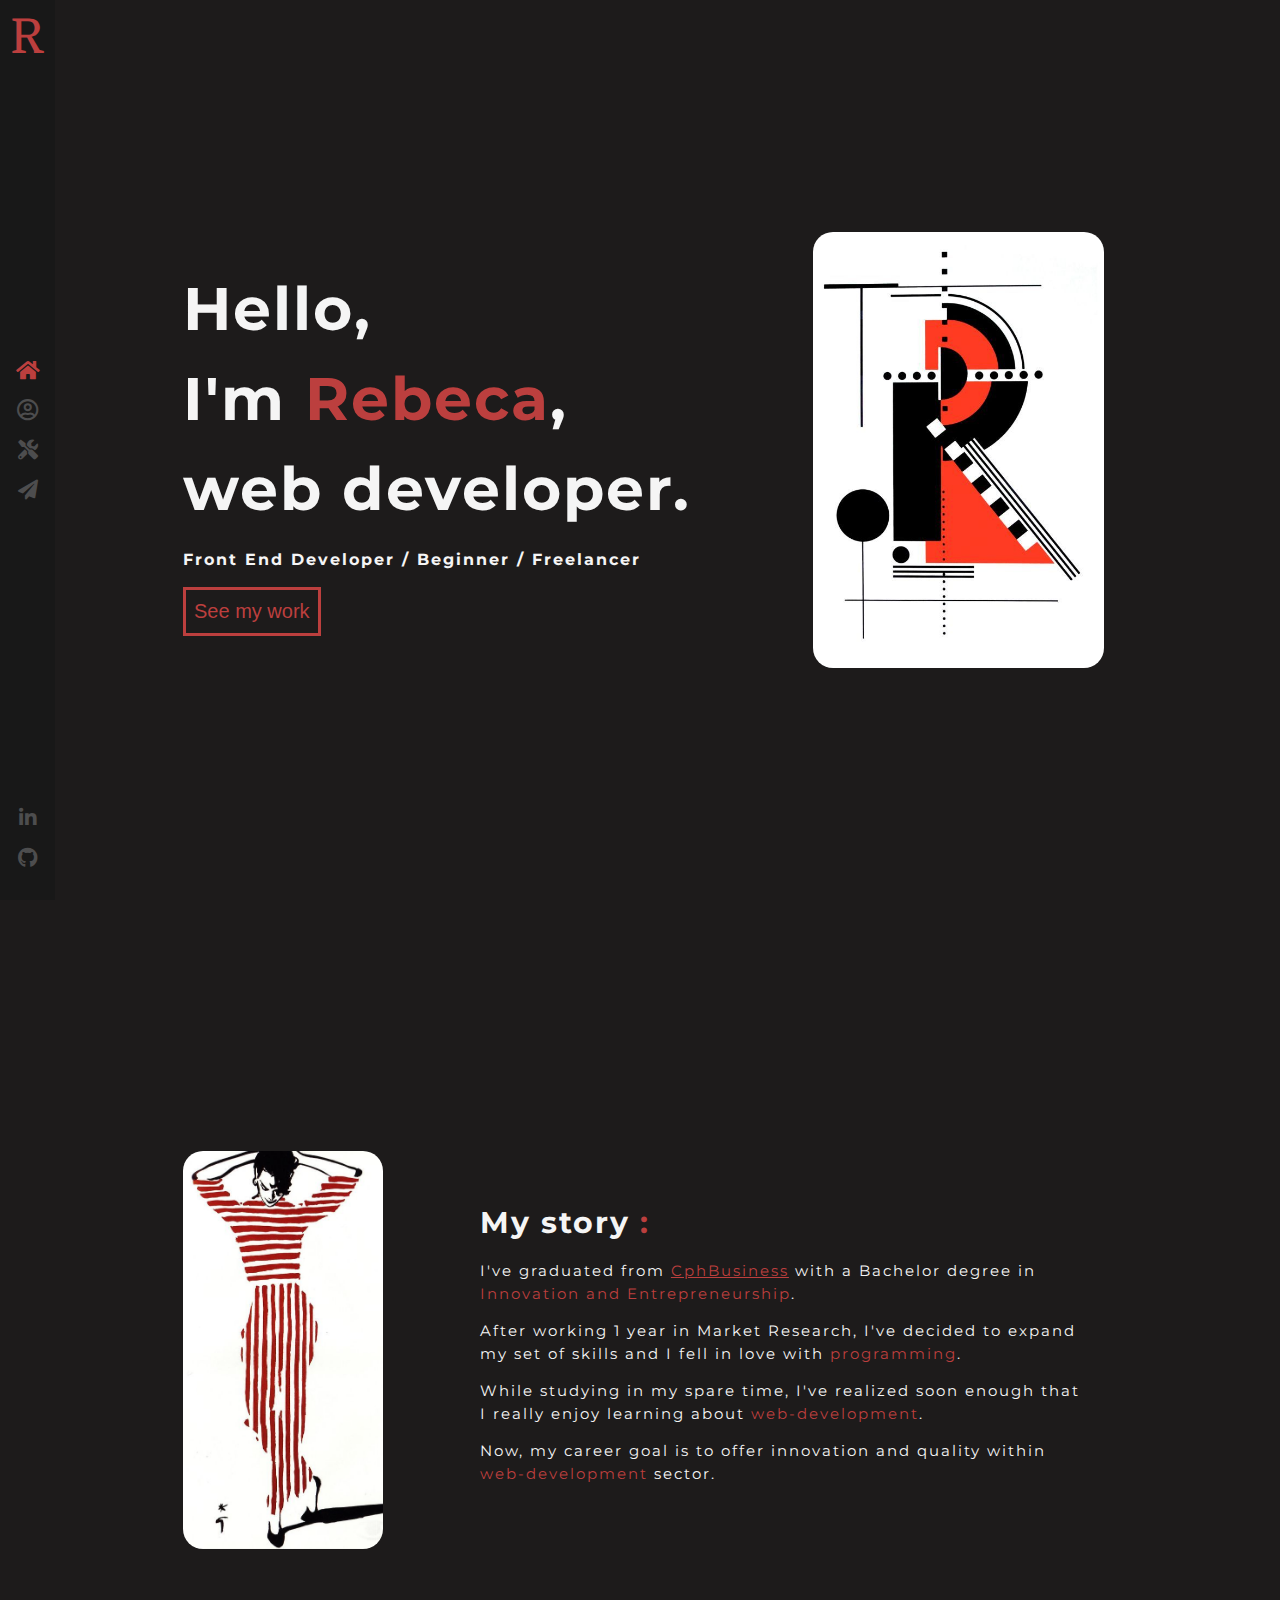
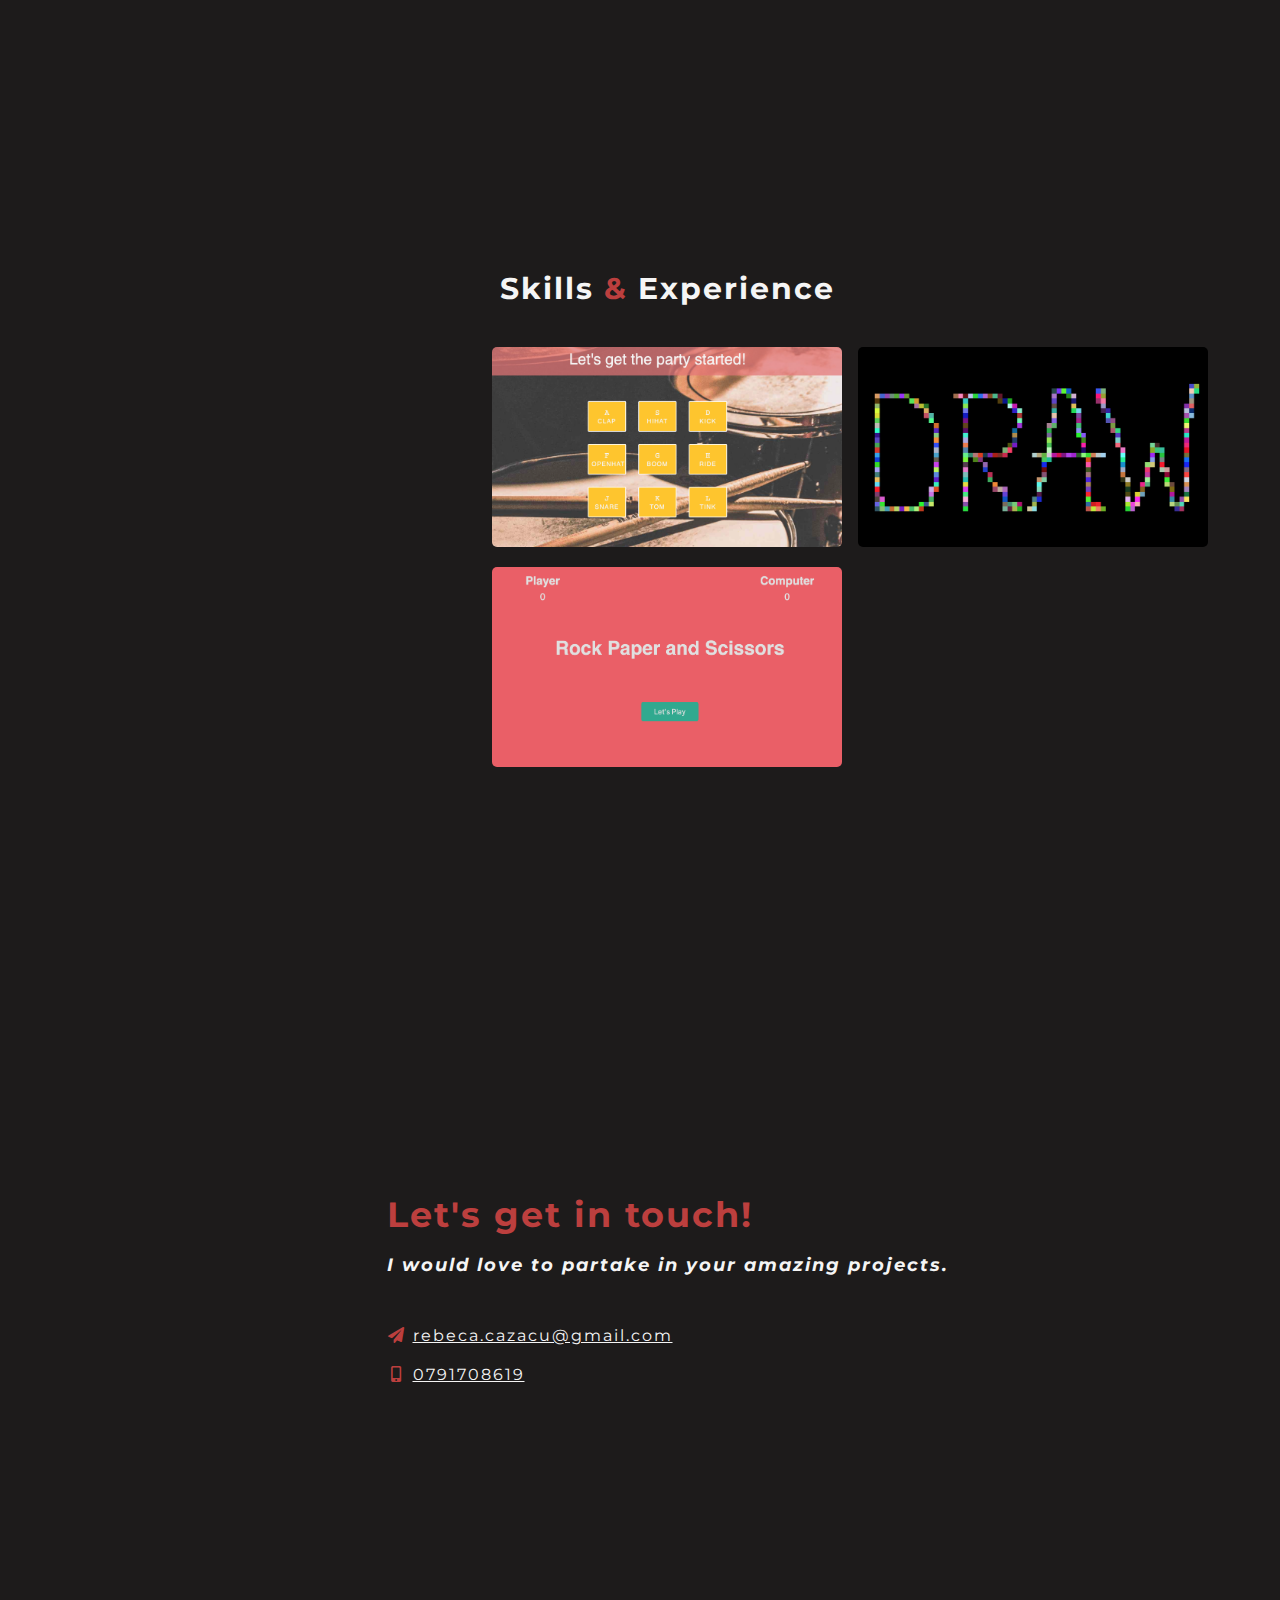
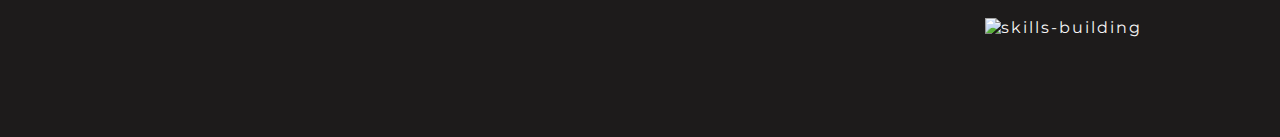
==== index.html @ 962925b3 "Add Intersection Observer" ====
<!DOCTYPE html>
<html lang="en">

<head>
    <meta charset="UTF-8">
    <meta name="viewport" content="width=device-width, initial-scale=1.0">
    <title>Rebeca's Portfolio</title>

    <link rel="icon" type="image/png" href="./favicon.ico" />

    <link href="https://fonts.googleapis.com/css?family=Abril+Fatface|Courier+Prime|Domine&display=swap"
        rel="stylesheet">
    <link rel="stylesheet" href="fontawesome/css/all.min.css">
    <link href="https://fonts.googleapis.com/css?family=Domine|Montserrat&display=swap" rel="stylesheet">

    <link rel="stylesheet" href="style.css">
</head>

<body>
    <nav class="nav-bar">
        <a href="#home" class="logo">R</a>

        <ul>
            <a href="#home">
                <li class="nav-item">
                    <span>Home</span>
                    <i class="fas fa-home home-icon"></i>
                </li>
            </a>

            <a href="#about">
                <li class="nav-item">
                    <span class="about">About</span>
                    <i class="far fa-user-circle about-icon"></i>
                </li>
            </a>

            <a href="#work">
                <li class="nav-item">
                    <span>My work</span>
                    <i class="fas fa-tools"></i>
                </li>
            </a>

            <a href="#contact">
                <li class="nav-item">
                    <span>Contact</span>
                    <i class="fas fa-paper-plane"></i>
                </li>
            </a>
        </ul>

        <footer>
            <ul>
                <a href="https://www.linkedin.com/in/alina-rebeca-cazacu/" target="_blank">
                    <li class="nav-item">
                        <span>LinkedIn</span>
                        <i class="fab fa-linkedin-in"></i>
                    </li>
                </a>

                <a href="https://github.com/rebeca-august" target="_blank">
                    <li class="nav-item">
                        <span>Github</span>
                        <i class="fab fa-github"></i>
                    </li>
                </a>
            </ul>
        </footer>
    </nav>

    <main>
        <section id="home" class="page home">
            <a href="#home" class="logo-mobile">R</a>

            <div class="main-content-header">
                <h1 class="main-content-title">Hello, <br />
                    I'm <span class="main-red">Rebeca</span>, <br />
                    web developer.
                </h1>
                <h2 class="main-content-subtitle">Front End Developer / Beginner / Freelancer</h2>
                <a href="#work" class="home-btn"><button>
                        <span>See my work</span>
                    </button></a>
            </div>

            <img class="letter-R" src="img/letter-R.jpeg">
        </section>

        <section id="about" class="page about">
            <img class="about-me-img" src="img/about-me.jpeg">

            <div class="main-content-header">
                <h1 class="about-me-title">My story<span class="main-red"> :</span></h1>
                <div class="about-me-subtitle">

                    <p>
                        I've graduated from <a href="https://www.cphbusiness.dk/english" target=".blank">CphBusiness</a>
                        with a Bachelor
                        degree in <span class="main-red">Innovation and Entrepreneurship</span>.
                    </p>

                    <p>
                        After working 1 year in Market Research, I've decided to expand my set
                        of skills
                        and I fell in love with <span class="main-red">programming</span>.
                    </p>

                    <p>
                        While studying in my spare time, I've realized soon enough that I really enjoy learning about
                        <span class="main-red">web-development</span>.
                    </p>

                    <p>
                        Now, my career goal is to offer innovation and quality within <span
                            class="main-red">web-development</span> sector.
                    </p>
                </div>
            </div>
        </section>

        <section id="work" class="page work">
            <h1 class="work-header"> Skills <span class="main-red">&</span> Experience</h1>
            <div class="main-content">
                <div class="project calculator">
                    <div class="project-content">
                        <p>Bad at math? No worries! This retro-looking calculator has your back.</p>
                        <a href="https://rebeca-august.github.io/calculator/" target="_blank">
                            See project
                        </a>
                    </div>
                </div>

                <div class="project drum-kit">
                    <div class="project-content">
                        <p>Get the party started with this easy-to-use Drum-kit.</p>
                        <a href="https://rebeca-august.github.io/drum-kit/" target="_blank">
                            See project
                        </a>
                    </div>
                </div>

                <div class="project etch-a-sketch">
                    <div class="project-content">
                        <p> Draw your world in fun colors using a Etch-a-sketch.</p>
                        <a href="https://rebeca-august.github.io/etch-a-sketch/" target="_blank">
                            See project
                        </a>
                    </div>
                </div>

                <div class="project to-do">
                    <div class="project-content">
                        <p> Check out this beautified to-do. No more excuses to ignore tasks!
                        </p>
                        <a href="https://rebeca-august.github.io/to-do-list/" target="_blank">
                            See project
                        </a>
                    </div>
                </div>

                <div class="project rock-paper-scissors">
                    <div class="project-content">
                        <p>Bring back childhood memories with the g[old] rock-paper-scissors game. </p>
                        <a href="https://rebeca-august.github.io/rock-paper-scissors-game/" target="_blank">
                            See project
                        </a>
                    </div>
                </div>

                <div class="project pomodoro-clock">
                    <div class="project-content">
                        <p>This pomodelicious clock helps you to structure your day in small but productive
                            sessions.</p>
                        <a href="https://rebeca-august.github.io/pomodoro-clock/" target="_blank">
                            See project
                        </a>
                    </div>
                </div>
        </section>

        <section id="contact" class="page contact">
            <div class="main-content">
                <h1 class="contact-title"> Let's get in touch!</h1>
                <h3 class="contact-subtitle">I would love to partake in your amazing projects.</h3>

                <div class="contact-item">
                    <i class="fas fa-paper-plane fa-fw"></i>
                    <a class="email" href="mailto:rebeca.cazacu@gmail.com">rebeca.cazacu@gmail.com</a>
                </div>

                <div class="contact-item">
                    <i class="fas fa-mobile-alt fa-fw"></i>
                    <a class="phone-number" href="tel:+440791708619">0791708619</a>
                </div>
            </div>

            <div class="contact-social-media">
                <a href="https://www.linkedin.com/in/alina-rebeca-cazacu/" target="_blank">
                    <i class="fab fa-linkedin-in"></i>
                </a>

                <a href="https://github.com/rebeca-august" target="_blank">
                    <i class="fab fa-github"></i>
                </a>
            </div>

            <img src="./img/skills.png" class="contact-image" alt="skills-building">

        </section>
    </main>

    <script src="script.js"></script>
</body>

</html>
---- style.css ----
:root {
  --red-main: #BC3F3E;
  --grey-main: #4d4d4e;
  --nav-width-desktop: 55px;
  --nav-height-mobile: 60px;
  --mobile-padding: 30px;
  --tablet-padding: 40px;
  --desktop-padding: 10%;
}

html{
    scroll-behavior: smooth;
}

body{
    position: relative;
    background-color: #1d1b1b;
    color: whitesmoke;
    margin: 0;
    font-family: "Domine", serif;
}

a{
    color: var(--red-main);
    cursor: pointer;
}

.active .nav-item{
    color: var(--red-main);
}

.nav-bar{
    width: 100%;
    height: 60px;
    background-color:#181818;
    padding: 10px;
    box-sizing: border-box;
    position: fixed;
    bottom: 0;
    left: 0;
    z-index: 1;
}

.logo-mobile{
    font-size: 48px;
    color: var(--red-main);
    position: absolute;
    top: var(--mobile-padding);
    left: var(--mobile-padding);
    line-height: 1;
    text-decoration: none;
}

.nav-bar ul {
    display: flex;
    justify-content: space-evenly;
    align-items: center;
    height: 100%;
    padding: 0;
    margin: 0;
    list-style: none;
}

.nav-bar a{
    color: var(--red-main);
    text-decoration: none;
}

.nav-item{
    display: flex;
    justify-content: center;
    align-items: center;
    font-size: 20px;
    color: var(--grey-main);
    width: 45px;
}

.home-icon{
    font-size: 21px;
}

.about-icon{
    font-size: 22px;
}

.nav-bar span{
    display: none;
}

 .nav-item:hover{
    color: var(--red-main);
    text-decoration: none;
}

.nav-bar footer{
    display: none;
}

.nav-bar .logo {
    display: none;
}


.page{
    width: 100vw;
    height: calc(100vh - var(--nav-height-mobile));
    display: flex;
    flex-direction: column;
    justify-content: center;
    align-items: flex-start;
    padding: 0 var(--mobile-padding);
    box-sizing: border-box;
    font-family: 'Montserrat';
    color: whitesmoke;
    letter-spacing: 2px;
    overflow: hidden;
}

.page img {
    display: none;
}

.main-red{
    color: var(--red-main);
}

.main-content-header{
    line-height: 1.5;
}

/* Home page */

.home .main-content-header{
    font-size: 18px;
}

.home .main-content-title{
    margin: 0px;
}

.home .main-content-subtitle{
    font-size: 14px;
}

.home-btn button{
    border: 3px solid var(--red-main);
    padding: 10px 8px;
    font-size: 15px;
    color: var(--red-main);
    background-color: #1d1b1b;
    transition: all 0.3s linear;
}

.home-btn button:hover{
    border: 3px solid var(--red-main);
    cursor: pointer;
    transform: scale(1.1);
}

.home-btn button:hover span{
    color: whitesmoke;
}

/* About page */

.about .about-me-title{
    font-family: 'Montserrat';
    font-size: 20px;
    margin: 0;
}

.about .about-me-subtitle{
    border-bottom: 10px;
    font-size: 14px;
}

/* Projects */

.work.page{
    height: auto;
    align-items: center;
}


.work-header{
    margin-bottom: 40px;
    font-size: 20px;
}

.project-content {
    width: 100%;
    height: 100%;
    display: flex;
    flex-direction: column;
    justify-content: center;
    padding: 0 20px;
    font-size: 16px;
    background-color: rgba(255, 255, 255, 0.95);
    box-sizing: border-box;
    transform: translateY(200px);
    transition: transform .2s ease-in;
}

.project{
    width: 320px;
    height: 180px;
    margin-bottom: 20px;
    box-sizing: border-box;
    border-radius: 5px;
    overflow: hidden;
}

.project-content p {
    margin:0;
    color: var(--grey-main)
}

.project-content a:hover{
    cursor: pointer;
    text-decoration: underline;
}

.project:hover .project-content{
    text-align: center;
    line-height: 1.5;
    transform: translateY(0);
}

.calculator{
    background: url(./img/calculator.png);
    background-size: cover;
}

.drum-kit{
    background: url(./img/drum-kit.png);
    background-size: cover;
}

.etch-a-sketch {
    background: url(./img/etch-a-sketch.png);
    background-size: cover;
}

.to-do{
    background-image: url(./img/to-do.png);
    background-size: cover;
}

.rock-paper-scissors{
    background: url(./img/rock-paper-scissors.png);
    background-size: cover;
}

.pomodoro-clock{
    background-image: url(./img/pomodoro-clock.png);
    background-size: cover;
}


/* Contact page */

.page.contact{
    align-items: center;
    height: 100vh;
}

.contact .main-content{
   font-size: 14px;
}

.contact .contact-title{
    margin-bottom: 40px;
    color: var(--red-main);
}

.contact-subtitle{
    display: none;
}

.contact-item{
    margin-bottom: 10px;
}

.contact-item a{
    color: whitesmoke;
    cursor: pointer;
}

.contact-social-media{
    display: flex;
    justify-content: space-around;
    width: 150px;
    margin-top: 30px;
    text-decoration: none;
    font-size: 25px;
}


@media screen and (min-width: 600px) {
    .nav-bar{
        height: 100vh;
        width: var(--nav-width-desktop);
        display: flex;
        flex-direction: column;
        justify-content: space-between;
        top: 0;
    }

    .nav-bar .logo{
        display: block;
        font-size: 48px;
        color: var(--red-main);
        text-decoration: none;
    }

    .nav-bar ul {
        list-style: none;
        flex-direction: column;
        justify-content: center;
        align-items: center;
    }

    nav li{
        margin: 5px;
        color: aliceblue;
        text-align: center;
    }

    .nav-item{
        margin-bottom: 10px;
        height: 25px;
    }

    .nav-item:hover{
    color: var(--red-main);
    cursor: pointer;
    text-decoration: none;
    }

    .nav-item:hover span{
        display: inline;
    }

    .nav-item:hover i{
        display: none;
    }

    .nav-item span{
        font-size: 11px;
        display: none;
    }

    .nav-bar footer{
        display: block;
        padding-bottom: 10px;
    }

    .page{
        position: relative;
        flex-direction: row;
        justify-content: flex-start;
        align-items: center;
        width: calc(100vw - var(--nav-width-desktop));
        height: 100vh;
        margin-left: var(--nav-width-desktop);
        padding: 50px var(--desktop-padding);
        box-sizing: border-box;
        overflow: hidden;
    }

    .page img {
        display: block;
    }

    /* Home page */

    .logo-mobile{
        display: none;
    }

   .home .main-content-header{
        flex: 2 1 auto;
        font-size: 30px;
    }

    .home .main-content-subtitle{
        font-size: 16px;
    }

    .home-btn button{
        font-size: 20px;
    }

    .letter-R{
        flex: 0 1 auto;
        border-radius: 20px;
        width: min(300px, 30%);
        transition: all .2s ease-in;
        margin: 0 5%;
    }

    .letter-R:hover{
        transform: rotate(10deg);
        filter: sepia(0.60);
    }

    /* About page */

    .about .main-content-header{
        flex: 0 1 600px;
    }

    .about .about-me-title{
        font-size: 30px;

    }

    .about .about-me-subtitle{
        font-size: 15px;
    }

    .about .about-me-img{
        flex: 0 1 auto;
        width: min(200px, 30%);
        margin: 0 10% 0 0;
        border-radius: 20px;
        transition: all .2s ease-in;
    }

    .about-me-img:hover{
        transform: rotate(-10deg);
        filter: sepia(0.60);
    }

    /* Projects */

    .work.page{
        flex-direction: column;
        justify-content: center;
        padding: 50px 5%;
    }

    .work-header{
    margin-bottom: 40px;
    font-size: 30px;
    }

    .work .main-content{
        display: flex;
        flex-wrap: wrap;
        justify-content: space-around;

    }

    .project{
        width: 350px;
        height: 200px;
        box-sizing: border-box;
        border-radius: 5px;
        overflow: hidden;
    }

    /* Contact page */

    .contact-social-media{
        display: none;
    }

    .page.contact{
    justify-content: center;
    align-items: center;
    height: 100vh;
    position: relative;
    }

    .contact .main-content{
        font-size: 16px;
    }

    .contact .contact-title{
        font-size: 35px;
        margin-bottom: 0;
    }

    .contact-subtitle{
        display: inline-block;
        font-style: oblique;
        color: whitesmoke;
        font-size: 18px;
        margin-bottom: 50px;
    }

    .contact-item{
        margin-bottom: 20px;
        color: var(--red-main);
    }

    .contact-image{
        position: absolute;
        right: 50px;
        bottom: 100px;
        width: 20%;
    }

}
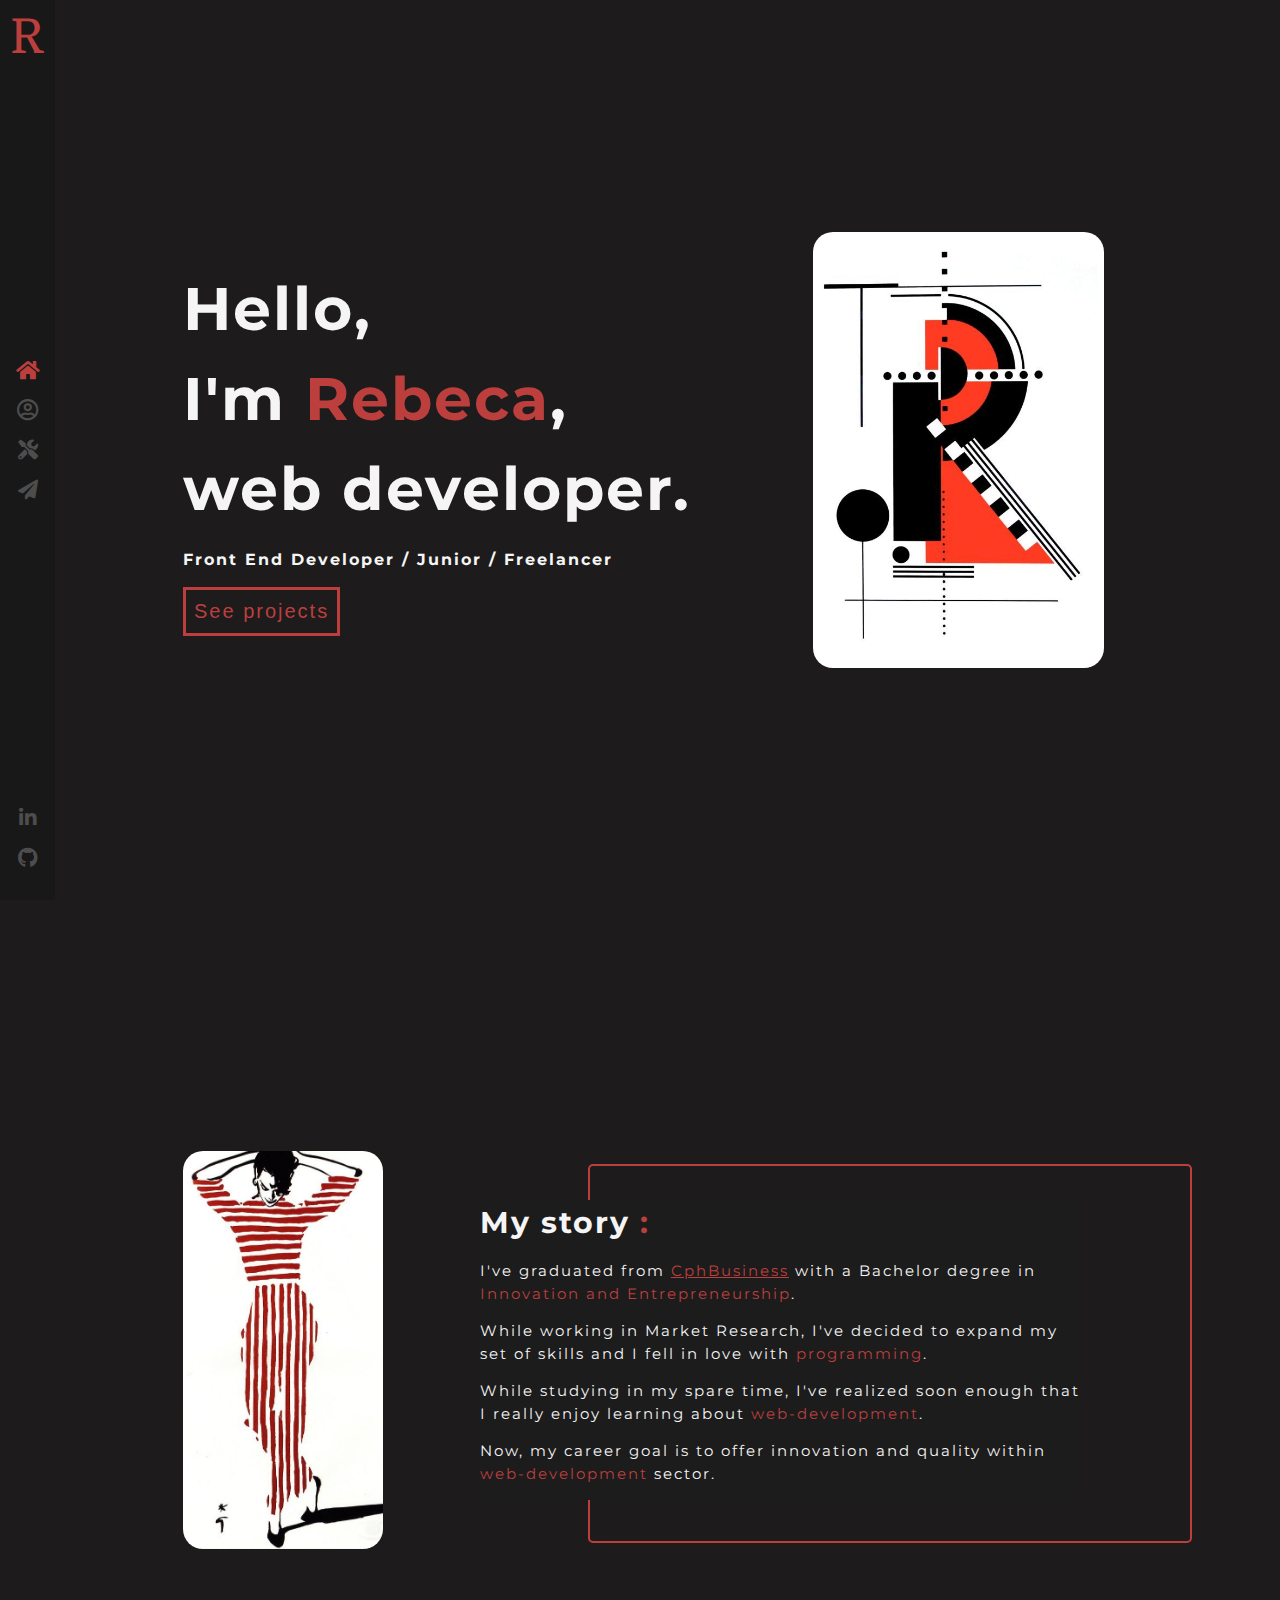
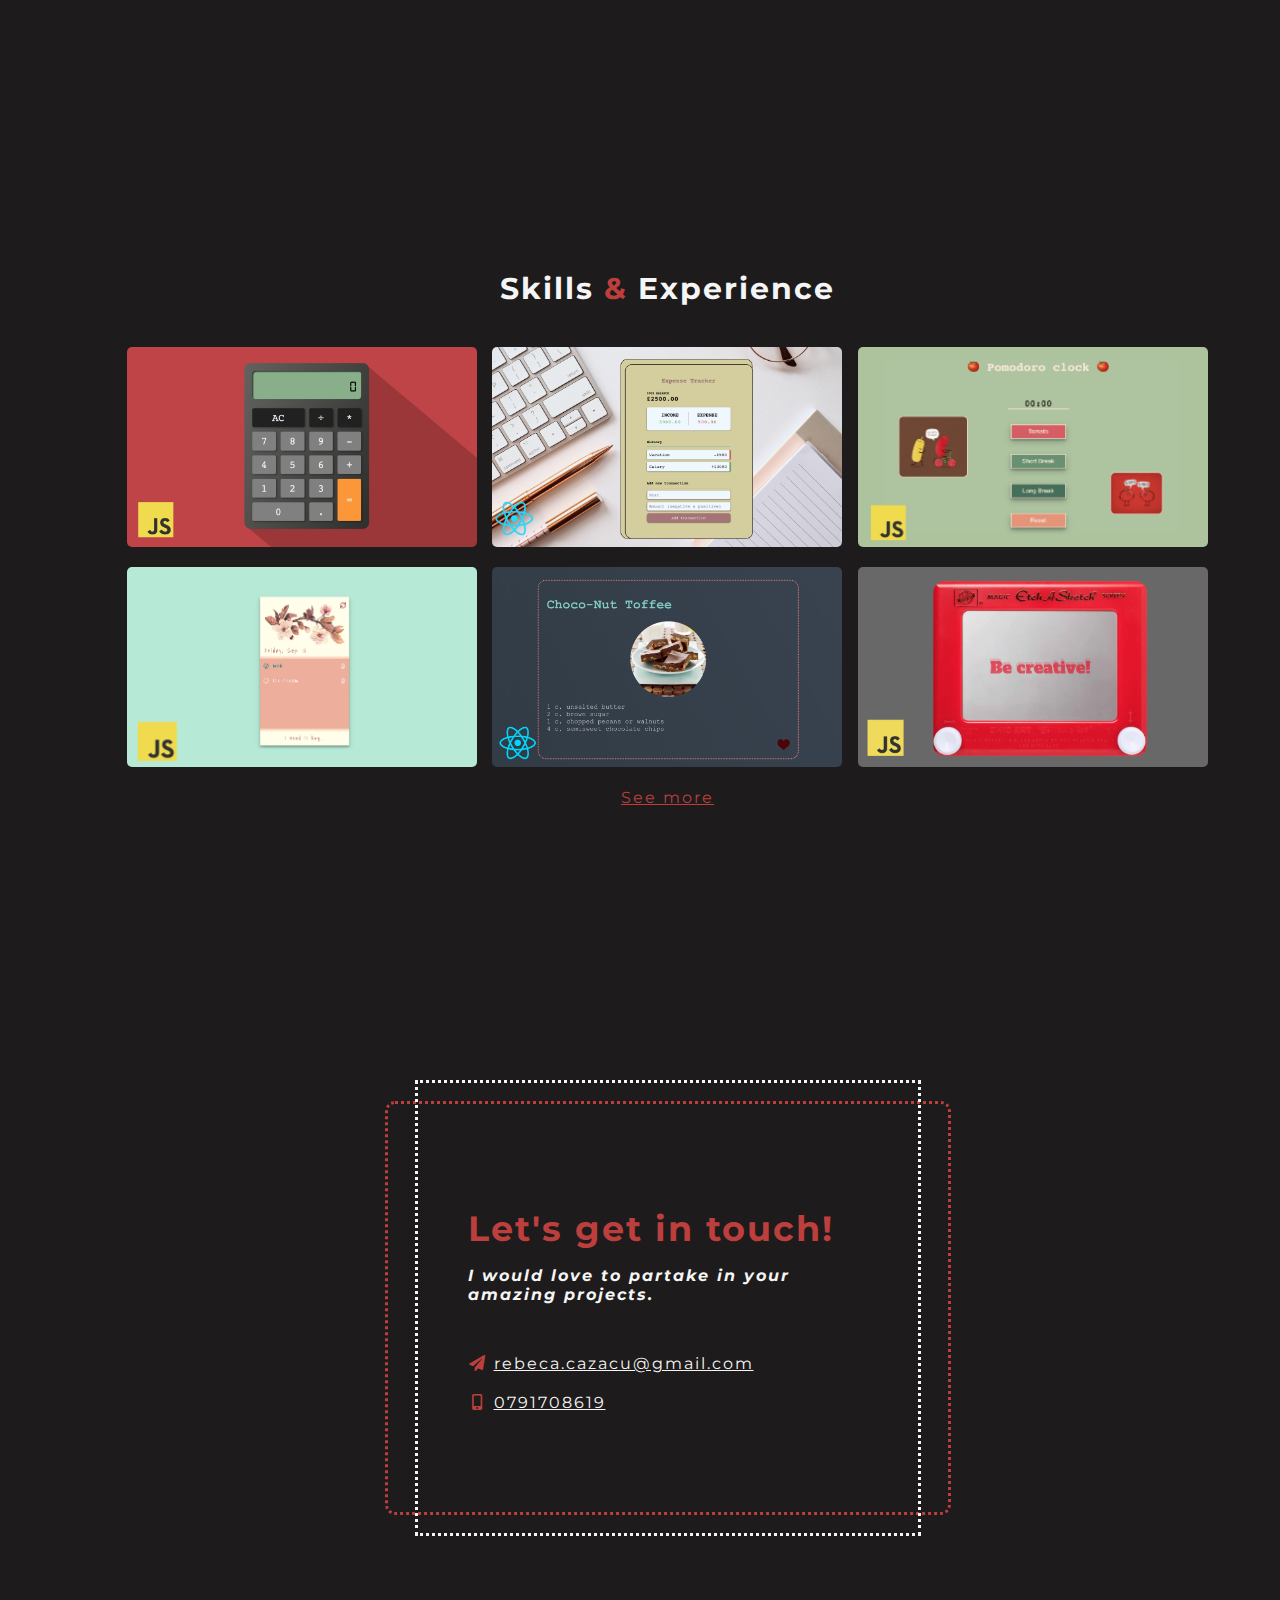
==== commit 3fc2ef02: "update the project UI" ====
--- a/index.html
+++ b/index.html
@@ -1,216 +1,311 @@
 <!DOCTYPE html>
 <html lang="en">
-
-<head>
-    <meta charset="UTF-8">
-    <meta name="viewport" content="width=device-width, initial-scale=1.0">
+  <head>
+    <meta charset="UTF-8" />
+    <meta name="viewport" content="width=device-width, initial-scale=1.0" />
     <title>Rebeca's Portfolio</title>
 
     <link rel="icon" type="image/png" href="./favicon.ico" />
 
-    <link href="https://fonts.googleapis.com/css?family=Abril+Fatface|Courier+Prime|Domine&display=swap"
-        rel="stylesheet">
-    <link rel="stylesheet" href="fontawesome/css/all.min.css">
-    <link href="https://fonts.googleapis.com/css?family=Domine|Montserrat&display=swap" rel="stylesheet">
-
-    <link rel="stylesheet" href="style.css">
-</head>
-
-<body>
+    <link
+      href="https://fonts.googleapis.com/css?family=Abril+Fatface|Courier+Prime|Domine&display=swap"
+      rel="stylesheet"
+    />
+    <link rel="stylesheet" href="fontawesome/css/all.min.css" />
+    <link
+      href="https://fonts.googleapis.com/css?family=Domine|Montserrat&display=swap"
+      rel="stylesheet"
+    />
+
+    <link rel="stylesheet" href="style.css" />
+  </head>
+
+  <body>
     <nav class="nav-bar">
-        <a href="#home" class="logo">R</a>
-
+      <a href="#home" class="logo">R</a>
+
+      <ul>
+        <a href="#home">
+          <li class="nav-item">
+            <span>Home</span>
+            <i class="fas fa-home home-icon"></i>
+          </li>
+        </a>
+
+        <a href="#about">
+          <li class="nav-item">
+            <span class="about">About</span>
+            <i class="far fa-user-circle about-icon"></i>
+          </li>
+        </a>
+
+        <a href="#work">
+          <li class="nav-item">
+            <span>My work</span>
+            <i class="fas fa-tools"></i>
+          </li>
+        </a>
+
+        <a href="#contact">
+          <li class="nav-item">
+            <span>Contact</span>
+            <i class="fas fa-paper-plane"></i>
+          </li>
+        </a>
+      </ul>
+
+      <footer>
         <ul>
-            <a href="#home">
-                <li class="nav-item">
-                    <span>Home</span>
-                    <i class="fas fa-home home-icon"></i>
-                </li>
-            </a>
-
-            <a href="#about">
-                <li class="nav-item">
-                    <span class="about">About</span>
-                    <i class="far fa-user-circle about-icon"></i>
-                </li>
-            </a>
-
-            <a href="#work">
-                <li class="nav-item">
-                    <span>My work</span>
-                    <i class="fas fa-tools"></i>
-                </li>
-            </a>
-
-            <a href="#contact">
-                <li class="nav-item">
-                    <span>Contact</span>
-                    <i class="fas fa-paper-plane"></i>
-                </li>
-            </a>
+          <a
+            href="https://www.linkedin.com/in/alina-rebeca-cazacu/"
+            target="_blank"
+          >
+            <li class="nav-item">
+              <span>LinkedIn</span>
+              <i class="fab fa-linkedin-in"></i>
+            </li>
+          </a>
+
+          <a href="https://github.com/rebeca-august" target="_blank">
+            <li class="nav-item">
+              <span>Github</span>
+              <i class="fab fa-github"></i>
+            </li>
+          </a>
         </ul>
-
-        <footer>
-            <ul>
-                <a href="https://www.linkedin.com/in/alina-rebeca-cazacu/" target="_blank">
-                    <li class="nav-item">
-                        <span>LinkedIn</span>
-                        <i class="fab fa-linkedin-in"></i>
-                    </li>
-                </a>
-
-                <a href="https://github.com/rebeca-august" target="_blank">
-                    <li class="nav-item">
-                        <span>Github</span>
-                        <i class="fab fa-github"></i>
-                    </li>
-                </a>
-            </ul>
-        </footer>
+      </footer>
     </nav>
 
     <main>
-        <section id="home" class="page home">
-            <a href="#home" class="logo-mobile">R</a>
-
-            <div class="main-content-header">
-                <h1 class="main-content-title">Hello, <br />
-                    I'm <span class="main-red">Rebeca</span>, <br />
-                    web developer.
-                </h1>
-                <h2 class="main-content-subtitle">Front End Developer / Beginner / Freelancer</h2>
-                <a href="#work" class="home-btn"><button>
-                        <span>See my work</span>
-                    </button></a>
-            </div>
-
-            <img class="letter-R" src="img/letter-R.jpeg">
-        </section>
-
-        <section id="about" class="page about">
-            <img class="about-me-img" src="img/about-me.jpeg">
-
-            <div class="main-content-header">
-                <h1 class="about-me-title">My story<span class="main-red"> :</span></h1>
-                <div class="about-me-subtitle">
-
-                    <p>
-                        I've graduated from <a href="https://www.cphbusiness.dk/english" target=".blank">CphBusiness</a>
-                        with a Bachelor
-                        degree in <span class="main-red">Innovation and Entrepreneurship</span>.
-                    </p>
-
-                    <p>
-                        After working 1 year in Market Research, I've decided to expand my set
-                        of skills
-                        and I fell in love with <span class="main-red">programming</span>.
-                    </p>
-
-                    <p>
-                        While studying in my spare time, I've realized soon enough that I really enjoy learning about
-                        <span class="main-red">web-development</span>.
-                    </p>
-
-                    <p>
-                        Now, my career goal is to offer innovation and quality within <span
-                            class="main-red">web-development</span> sector.
-                    </p>
-                </div>
-            </div>
-        </section>
-
-        <section id="work" class="page work">
-            <h1 class="work-header"> Skills <span class="main-red">&</span> Experience</h1>
-            <div class="main-content">
-                <div class="project calculator">
-                    <div class="project-content">
-                        <p>Bad at math? No worries! This retro-looking calculator has your back.</p>
-                        <a href="https://rebeca-august.github.io/calculator/" target="_blank">
-                            See project
-                        </a>
-                    </div>
-                </div>
-
-                <div class="project drum-kit">
-                    <div class="project-content">
-                        <p>Get the party started with this easy-to-use Drum-kit.</p>
-                        <a href="https://rebeca-august.github.io/drum-kit/" target="_blank">
-                            See project
-                        </a>
-                    </div>
-                </div>
-
-                <div class="project etch-a-sketch">
-                    <div class="project-content">
-                        <p> Draw your world in fun colors using a Etch-a-sketch.</p>
-                        <a href="https://rebeca-august.github.io/etch-a-sketch/" target="_blank">
-                            See project
-                        </a>
-                    </div>
-                </div>
-
-                <div class="project to-do">
-                    <div class="project-content">
-                        <p> Check out this beautified to-do. No more excuses to ignore tasks!
-                        </p>
-                        <a href="https://rebeca-august.github.io/to-do-list/" target="_blank">
-                            See project
-                        </a>
-                    </div>
-                </div>
-
-                <div class="project rock-paper-scissors">
-                    <div class="project-content">
-                        <p>Bring back childhood memories with the g[old] rock-paper-scissors game. </p>
-                        <a href="https://rebeca-august.github.io/rock-paper-scissors-game/" target="_blank">
-                            See project
-                        </a>
-                    </div>
-                </div>
-
-                <div class="project pomodoro-clock">
-                    <div class="project-content">
-                        <p>This pomodelicious clock helps you to structure your day in small but productive
-                            sessions.</p>
-                        <a href="https://rebeca-august.github.io/pomodoro-clock/" target="_blank">
-                            See project
-                        </a>
-                    </div>
-                </div>
-        </section>
-
-        <section id="contact" class="page contact">
-            <div class="main-content">
-                <h1 class="contact-title"> Let's get in touch!</h1>
-                <h3 class="contact-subtitle">I would love to partake in your amazing projects.</h3>
-
-                <div class="contact-item">
-                    <i class="fas fa-paper-plane fa-fw"></i>
-                    <a class="email" href="mailto:rebeca.cazacu@gmail.com">rebeca.cazacu@gmail.com</a>
-                </div>
-
-                <div class="contact-item">
-                    <i class="fas fa-mobile-alt fa-fw"></i>
-                    <a class="phone-number" href="tel:+440791708619">0791708619</a>
-                </div>
-            </div>
-
-            <div class="contact-social-media">
-                <a href="https://www.linkedin.com/in/alina-rebeca-cazacu/" target="_blank">
-                    <i class="fab fa-linkedin-in"></i>
-                </a>
-
-                <a href="https://github.com/rebeca-august" target="_blank">
-                    <i class="fab fa-github"></i>
-                </a>
-            </div>
-
-            <img src="./img/skills.png" class="contact-image" alt="skills-building">
-
-        </section>
+      <section id="home" class="page home">
+        <a href="#home" class="logo-mobile">R</a>
+
+        <div class="main-content-header">
+          <h1 class="main-content-title">
+            Hello, <br />
+            I'm <span class="main-red">Rebeca</span>, <br />
+            web developer.
+          </h1>
+          <h2 class="main-content-subtitle">
+            Front End Developer / Junior / Freelancer
+          </h2>
+          <a href="#work" class="home-btn"
+            ><button>
+              <span>See projects</span>
+            </button></a
+          >
+        </div>
+
+        <img class="letter-R" src="img/letter-R.jpeg" />
+      </section>
+
+      <section id="about" class="page about">
+        <img class="about-me-img" src="img/about-me.jpeg" />
+
+        <div class="main-content-header">
+          <h1 class="about-me-title">
+            My story<span class="main-red"> :</span>
+          </h1>
+          <div class="about-me-subtitle">
+            <p>
+              I've graduated from
+              <a href="https://www.cphbusiness.dk/english" target=".blank"
+                >CphBusiness</a
+              >
+              with a Bachelor degree in
+              <span class="main-red">Innovation and Entrepreneurship</span>.
+            </p>
+
+            <p>
+              While working in Market Research, I've decided to expand my set of
+              skills and I fell in love with
+              <span class="main-red">programming</span>.
+            </p>
+
+            <p>
+              While studying in my spare time, I've realized soon enough that I
+              really enjoy learning about
+              <span class="main-red">web-development</span>.
+            </p>
+
+            <p>
+              Now, my career goal is to offer innovation and quality within
+              <span class="main-red">web-development</span> sector.
+            </p>
+          </div>
+        </div>
+      </section>
+
+      <section id="work" class="page work">
+        <h1 class="work-header">
+          Skills <span class="main-red">&</span> Experience
+        </h1>
+        <div class="main-content">
+          <div class="project calculator">
+            <div class="project-content">
+              <p>
+                Bad at math? No worries! This retro-looking calculator has your
+                back.
+              </p>
+              <a
+                href="https://rebeca-august.github.io/calculator/"
+                target="_blank"
+              >
+                See project
+              </a>
+            </div>
+          </div>
+
+          <div class="project expense-tracker">
+            <div class="project-content">
+              <p>An easy & efficient way to keep track of your expenses.</p>
+              <a
+                href="https://rebeca-august.github.io/expense-tracker/"
+                target="_blank"
+              >
+                See project
+              </a>
+            </div>
+          </div>
+
+          <div class="project pomodoro-clock">
+            <div class="project-content">
+              <p>
+                This pomodelicious clock helps you to structure your day in
+                small but productive sessions.
+              </p>
+              <a
+                href="https://rebeca-august.github.io/pomodoro-clock/"
+                target="_blank"
+              >
+                See project
+              </a>
+            </div>
+          </div>
+
+          <div class="project shopping-list">
+            <div class="project-content">
+              <p>
+                Check out this beautified shopping list. Now you will remember
+                to buy that tasty ice-cream!
+              </p>
+              <a
+                href="https://rebeca-august.github.io/shopping-list/"
+                target="_blank"
+              >
+                See project
+              </a>
+            </div>
+          </div>
+
+          <div class="project recipe-app">
+            <div class="project-content">
+              <p>Fancy a delicious dish? Find out what ingredients you need.</p>
+              <a
+                href="https://rebeca-august.github.io/recipe-app/"
+                target="_blank"
+              >
+                See project
+              </a>
+            </div>
+          </div>
+
+          <div class="project etch-a-sketch">
+            <div class="project-content">
+              <p>Draw your world in fun colors using a modern Etch-a-sketch.</p>
+              <a
+                href="https://rebeca-august.github.io/etch-a-sketch/"
+                target="_blank"
+              >
+                See project
+              </a>
+            </div>
+          </div>
+        </div>
+
+        <button class="see-more">See more</button>
+
+        <div class="extra-projects-content">
+          <div class="project rock-paper-scissors">
+            <div class="project-content">
+              <p>
+                Bring back childhood memories with the g[old]
+                rock-paper-scissors game.
+              </p>
+              <a
+                href="https://rebeca-august.github.io/rock-paper-scissors-game/"
+                target="_blank"
+              >
+                See project
+              </a>
+            </div>
+          </div>
+
+          <div class="project task-manager">
+            <div class="project-content">
+              <p>
+                Hard to remember what needs to be done? This simple task manager
+                can help you!
+              </p>
+              <a
+                href="https://rebeca-august.github.io/task-manager/"
+                target="_blank"
+              >
+                See project
+              </a>
+            </div>
+          </div>
+
+          <div class="project drum-kit">
+            <div class="project-content">
+              <p>Get the party started with this easy-to-use Drum-kit.</p>
+              <a
+                href="https://rebeca-august.github.io/drum-kit/"
+                target="_blank"
+              >
+                See project
+              </a>
+            </div>
+          </div>
+        </div>
+      </section>
+
+      <section id="contact" class="page contact">
+        <div class="contact-wrapper"></div>
+        <div class="main-content">
+          <h1 class="contact-title">Let's get in touch!</h1>
+          <h3 class="contact-subtitle">
+            I would love to partake in your amazing projects.
+          </h3>
+
+          <div class="contact-item">
+            <i class="fas fa-paper-plane fa-fw"></i>
+            <a class="email" href="mailto:rebeca.cazacu@gmail.com"
+              >rebeca.cazacu@gmail.com</a
+            >
+          </div>
+
+          <div class="contact-item">
+            <i class="fas fa-mobile-alt fa-fw"></i>
+            <a class="phone-number" href="tel:+440791708619">0791708619</a>
+          </div>
+        </div>
+
+        <div class="contact-social-media">
+          <a
+            href="https://www.linkedin.com/in/alina-rebeca-cazacu/"
+            target="_blank"
+          >
+            <i class="fab fa-linkedin-in"></i>
+          </a>
+
+          <a href="https://github.com/rebeca-august" target="_blank">
+            <i class="fab fa-github"></i>
+          </a>
+        </div>
+      </section>
     </main>
 
     <script src="script.js"></script>
-</body>
-
+  </body>
 </html>
--- a/style.css
+++ b/style.css
@@ -1,5 +1,5 @@
 :root {
-  --red-main: #BC3F3E;
+  --red-main: #bc3f3e;
   --grey-main: #4d4d4e;
   --nav-width-desktop: 55px;
   --nav-height-mobile: 60px;
@@ -8,498 +8,558 @@
   --desktop-padding: 10%;
 }
 
-html{
-    scroll-behavior: smooth;
-}
-
-body{
-    position: relative;
-    background-color: #1d1b1b;
-    color: whitesmoke;
-    margin: 0;
-    font-family: "Domine", serif;
-}
-
-a{
+html {
+  scroll-behavior: smooth;
+}
+
+body {
+  position: relative;
+  background-color: #1d1b1b;
+  color: whitesmoke;
+  margin: 0;
+  font-family: "Domine", serif;
+}
+
+a {
+  color: var(--red-main);
+  cursor: pointer;
+}
+
+.active .nav-item {
+  color: var(--red-main);
+}
+
+.nav-bar {
+  width: 100%;
+  height: 60px;
+  background-color: #181818;
+  padding: 10px;
+  box-sizing: border-box;
+  position: fixed;
+  bottom: 0;
+  left: 0;
+  z-index: 1;
+}
+
+.logo-mobile {
+  font-size: 48px;
+  color: var(--red-main);
+  position: absolute;
+  top: var(--mobile-padding);
+  left: var(--mobile-padding);
+  line-height: 1;
+  text-decoration: none;
+}
+
+.nav-bar ul {
+  display: flex;
+  justify-content: space-evenly;
+  align-items: center;
+  height: 100%;
+  padding: 0;
+  margin: 0;
+  list-style: none;
+}
+
+.nav-bar a {
+  text-decoration: none;
+}
+
+.nav-item {
+  display: flex;
+  justify-content: center;
+  align-items: center;
+  font-size: 20px;
+  color: var(--grey-main);
+  width: 45px;
+}
+
+.home-icon {
+  font-size: 21px;
+}
+
+.about-icon {
+  font-size: 22px;
+}
+
+.nav-bar span {
+  display: none;
+}
+
+.nav-bar footer {
+  display: none;
+}
+
+.nav-bar .logo {
+  display: none;
+}
+
+.page {
+  width: 100vw;
+  height: calc(100vh - var(--nav-height-mobile));
+  display: flex;
+  flex-direction: column;
+  justify-content: center;
+  align-items: flex-start;
+  padding: 0 var(--mobile-padding);
+  box-sizing: border-box;
+  font-family: "Montserrat";
+  color: whitesmoke;
+  letter-spacing: 2px;
+  overflow: hidden;
+}
+
+.page img {
+  display: none;
+}
+
+.main-red {
+  color: var(--red-main);
+}
+
+.main-content-header {
+  line-height: 1.5;
+}
+
+/* Home page */
+
+.home .main-content-header {
+  font-size: 18px;
+}
+
+.home .main-content-title {
+  margin: 0px;
+}
+
+.home .main-content-subtitle {
+  font-size: 14px;
+}
+
+.home-btn button {
+  border: 3px solid var(--red-main);
+  padding: 10px 8px;
+  font-size: 15px;
+  letter-spacing: inherit;
+  color: var(--red-main);
+  outline-color: whitesmoke;
+  background-color: #1d1b1b;
+  transition: all 0.3s linear;
+}
+
+.home-btn button:hover {
+  border: 3px solid var(--red-main);
+  cursor: pointer;
+  transform: scale(0.95);
+}
+
+.home-btn button:hover span {
+  color: whitesmoke;
+}
+
+/* About page */
+
+.about .about-me-title {
+  font-family: "Montserrat";
+  font-size: 20px;
+  margin: 0;
+}
+
+.about .about-me-subtitle {
+  border-bottom: 10px;
+  font-size: 14px;
+}
+
+/* Projects */
+
+.work.page {
+  height: auto;
+  align-items: center;
+}
+
+.work-header {
+  margin-bottom: 40px;
+  font-size: 20px;
+}
+
+.project-content {
+  width: 100%;
+  height: 100%;
+  display: flex;
+  flex-direction: column;
+  justify-content: center;
+  padding: 0 20px;
+  font-size: 16px;
+  background-color: rgba(255, 255, 255, 0.95);
+  box-sizing: border-box;
+  transform: translateY(200px);
+  transition: transform 0.2s ease-in;
+}
+
+.project {
+  width: 320px;
+  height: 180px;
+  margin-bottom: 20px;
+  box-sizing: border-box;
+  border-radius: 5px;
+  overflow: hidden;
+}
+
+.work .extra-projects-content {
+  width: 100%;
+  display: none;
+  flex-wrap: wrap;
+  justify-content: space-around;
+}
+
+.work .see-more {
+  display: inline;
+  font-size: inherit;
+  font-family: inherit;
+  letter-spacing: inherit;
+  color: var(--red-main);
+  text-decoration: underline;
+  border: none;
+  background: #1d1b1b;
+  cursor: pointer;
+}
+
+.project-content p {
+  margin: 0;
+  color: var(--grey-main);
+}
+
+.project-content a:hover {
+  cursor: pointer;
+  text-decoration: underline;
+}
+
+.project:hover .project-content {
+  text-align: center;
+  line-height: 1.5;
+  transform: translateY(0);
+}
+
+.calculator {
+  background: url(./img/calculator.png);
+  background-size: cover;
+}
+
+.recipe-app {
+  background: url(./img/recipe-app.png);
+  background-size: cover;
+}
+.drum-kit {
+  background: url(./img/drum-kit.png);
+  background-size: cover;
+}
+
+.etch-a-sketch {
+  background: url(./img/etch-a-sketch.png);
+  background-size: cover;
+}
+
+.shopping-list {
+  background-image: url(./img/shopping-list.png);
+  background-size: cover;
+}
+
+.expense-tracker {
+  background-image: url(./img/expense-tracker.png);
+  background-size: cover;
+}
+
+.rock-paper-scissors {
+  background: url(./img/rock-paper-scissors.png);
+  background-size: cover;
+}
+
+.task-manager {
+  background: url(./img/task-manager.png);
+  background-size: cover;
+}
+
+.pomodoro-clock {
+  background-image: url(./img/pomodoro-clock.png);
+  background-size: cover;
+}
+
+/* Contact page */
+
+.page.contact {
+  align-items: center;
+  height: 100vh;
+}
+
+.contact .main-content {
+  font-size: 14px;
+}
+
+.contact .contact-title {
+  margin-bottom: 40px;
+  color: var(--red-main);
+}
+
+.contact-subtitle {
+  display: none;
+}
+
+.contact-item {
+  margin-bottom: 10px;
+}
+
+.contact-item a {
+  color: whitesmoke;
+  cursor: pointer;
+}
+
+.contact-social-media {
+  display: flex;
+  justify-content: space-around;
+  width: 150px;
+  margin-top: 30px;
+  text-decoration: none;
+  font-size: 25px;
+}
+
+@media screen and (min-width: 600px) {
+  .nav-bar {
+    height: 100vh;
+    width: var(--nav-width-desktop);
+    display: flex;
+    flex-direction: column;
+    justify-content: space-between;
+    top: 0;
+  }
+
+  .nav-bar .logo {
+    display: block;
+    font-size: 48px;
+    color: var(--red-main);
+    text-decoration: none;
+  }
+
+  .nav-bar ul {
+    list-style: none;
+    flex-direction: column;
+    justify-content: center;
+    align-items: center;
+  }
+
+  nav li {
+    margin: 5px;
+    color: aliceblue;
+    text-align: center;
+  }
+
+  .nav-item {
+    margin-bottom: 10px;
+    height: 25px;
+  }
+
+  .nav-item:hover {
     color: var(--red-main);
     cursor: pointer;
-}
-
-.active .nav-item{
-    color: var(--red-main);
-}
-
-.nav-bar{
+    text-decoration: none;
+  }
+
+  .nav-item:hover span {
+    display: inline;
+  }
+
+  .nav-item:hover i {
+    display: none;
+  }
+
+  .nav-item span {
+    font-size: 11px;
+    display: none;
+  }
+
+  .nav-bar footer {
+    display: block;
+    padding-bottom: 10px;
+  }
+
+  .page {
+    position: relative;
+    flex-direction: row;
+    justify-content: flex-start;
+    align-items: center;
+    width: calc(100vw - var(--nav-width-desktop));
+    height: 100vh;
+    margin-left: var(--nav-width-desktop);
+    padding: 50px var(--desktop-padding);
+    box-sizing: border-box;
+    overflow: hidden;
+  }
+
+  .page img {
+    display: block;
+  }
+
+  /* Home page */
+
+  .logo-mobile {
+    display: none;
+  }
+
+  .home .main-content-header {
+    flex: 2 1 auto;
+    font-size: 30px;
+  }
+
+  .home .main-content-subtitle {
+    font-size: 16px;
+  }
+
+  .home-btn button {
+    font-size: 20px;
+  }
+
+  .letter-R {
+    flex: 0 1 auto;
+    border-radius: 20px;
+    width: min(300px, 30%);
+    transition: all 0.2s ease-in;
+    margin: 0 5%;
+    animation: slide-in 2.5s ease 1;
+  }
+
+  @keyframes slide-in {
+    0% {
+      transform: translateY(-800px);
+    }
+
+    50% {
+      transform: translateY(0);
+    }
+
+    75% {
+      transform: translateY(-50px);
+    }
+
+    100% {
+      transform: translateY(0);
+    }
+  }
+
+  .letter-R:hover {
+    transform: rotate(10deg);
+    filter: sepia(0.6);
+  }
+
+  /* About page */
+
+  .about .main-content-header {
+    position: relative;
+    flex: 0 1 600px;
+    background-color: #1d1c1c;
+  }
+
+  .about .about-me-title {
+    font-size: 30px;
+  }
+
+  .about .about-me-subtitle {
+    font-size: 15px;
+  }
+
+  .about .main-content-header::before {
+    content: "";
     width: 100%;
-    height: 60px;
-    background-color:#181818;
-    padding: 10px;
-    box-sizing: border-box;
-    position: fixed;
-    bottom: 0;
-    left: 0;
-    z-index: 1;
-}
-
-.logo-mobile{
-    font-size: 48px;
-    color: var(--red-main);
+    height: 125%;
     position: absolute;
-    top: var(--mobile-padding);
-    left: var(--mobile-padding);
-    line-height: 1;
-    text-decoration: none;
-}
-
-.nav-bar ul {
-    display: flex;
-    justify-content: space-evenly;
-    align-items: center;
-    height: 100%;
-    padding: 0;
-    margin: 0;
-    list-style: none;
-}
-
-.nav-bar a{
-    color: var(--red-main);
-    text-decoration: none;
-}
-
-.nav-item{
-    display: flex;
-    justify-content: center;
-    align-items: center;
-    font-size: 20px;
-    color: var(--grey-main);
-    width: 45px;
-}
-
-.home-icon{
-    font-size: 21px;
-}
-
-.about-icon{
-    font-size: 22px;
-}
-
-.nav-bar span{
-    display: none;
-}
-
- .nav-item:hover{
-    color: var(--red-main);
-    text-decoration: none;
-}
-
-.nav-bar footer{
-    display: none;
-}
-
-.nav-bar .logo {
-    display: none;
-}
-
-
-.page{
-    width: 100vw;
-    height: calc(100vh - var(--nav-height-mobile));
-    display: flex;
+    left: 18%;
+    top: -12%;
+    border: 2px solid var(--red-main);
+    z-index: -1;
+    border-radius: 5px;
+  }
+
+  .about .about-me-img {
+    flex: 0 1 auto;
+    width: min(200px, 30%);
+    margin: 0 10% 0 0;
+    border-radius: 20px;
+    transition: all 0.2s ease-in;
+  }
+
+  .about-me-img:hover {
+    transform: rotate(-10deg);
+    filter: sepia(0.6);
+  }
+
+  /* Projects */
+
+  .work.page {
     flex-direction: column;
     justify-content: center;
-    align-items: flex-start;
-    padding: 0 var(--mobile-padding);
-    box-sizing: border-box;
-    font-family: 'Montserrat';
-    color: whitesmoke;
-    letter-spacing: 2px;
-    overflow: hidden;
-}
-
-.page img {
-    display: none;
-}
-
-.main-red{
-    color: var(--red-main);
-}
-
-.main-content-header{
-    line-height: 1.5;
-}
-
-/* Home page */
-
-.home .main-content-header{
-    font-size: 18px;
-}
-
-.home .main-content-title{
-    margin: 0px;
-}
-
-.home .main-content-subtitle{
-    font-size: 14px;
-}
-
-.home-btn button{
-    border: 3px solid var(--red-main);
-    padding: 10px 8px;
-    font-size: 15px;
-    color: var(--red-main);
-    background-color: #1d1b1b;
-    transition: all 0.3s linear;
-}
-
-.home-btn button:hover{
-    border: 3px solid var(--red-main);
-    cursor: pointer;
-    transform: scale(1.1);
-}
-
-.home-btn button:hover span{
-    color: whitesmoke;
-}
-
-/* About page */
-
-.about .about-me-title{
-    font-family: 'Montserrat';
-    font-size: 20px;
-    margin: 0;
-}
-
-.about .about-me-subtitle{
-    border-bottom: 10px;
-    font-size: 14px;
-}
-
-/* Projects */
-
-.work.page{
-    height: auto;
-    align-items: center;
-}
-
-
-.work-header{
+    padding: 50px 5%;
+  }
+
+  .work-header {
     margin-bottom: 40px;
-    font-size: 20px;
-}
-
-.project-content {
-    width: 100%;
-    height: 100%;
+    font-size: 30px;
+  }
+
+  .work .main-content {
     display: flex;
-    flex-direction: column;
-    justify-content: center;
-    padding: 0 20px;
-    font-size: 16px;
-    background-color: rgba(255, 255, 255, 0.95);
-    box-sizing: border-box;
-    transform: translateY(200px);
-    transition: transform .2s ease-in;
-}
-
-.project{
-    width: 320px;
-    height: 180px;
-    margin-bottom: 20px;
+    flex-wrap: wrap;
+    justify-content: space-around;
+  }
+
+  .project {
+    width: 350px;
+    height: 200px;
     box-sizing: border-box;
     border-radius: 5px;
     overflow: hidden;
-}
-
-.project-content p {
-    margin:0;
-    color: var(--grey-main)
-}
-
-.project-content a:hover{
-    cursor: pointer;
-    text-decoration: underline;
-}
-
-.project:hover .project-content{
-    text-align: center;
-    line-height: 1.5;
-    transform: translateY(0);
-}
-
-.calculator{
-    background: url(./img/calculator.png);
-    background-size: cover;
-}
-
-.drum-kit{
-    background: url(./img/drum-kit.png);
-    background-size: cover;
-}
-
-.etch-a-sketch {
-    background: url(./img/etch-a-sketch.png);
-    background-size: cover;
-}
-
-.to-do{
-    background-image: url(./img/to-do.png);
-    background-size: cover;
-}
-
-.rock-paper-scissors{
-    background: url(./img/rock-paper-scissors.png);
-    background-size: cover;
-}
-
-.pomodoro-clock{
-    background-image: url(./img/pomodoro-clock.png);
-    background-size: cover;
-}
-
-
-/* Contact page */
-
-.page.contact{
-    align-items: center;
-    height: 100vh;
-}
-
-.contact .main-content{
-   font-size: 14px;
-}
-
-.contact .contact-title{
-    margin-bottom: 40px;
-    color: var(--red-main);
-}
-
-.contact-subtitle{
+  }
+
+  /* Contact page */
+
+  .contact-social-media {
     display: none;
-}
-
-.contact-item{
-    margin-bottom: 10px;
-}
-
-.contact-item a{
-    color: whitesmoke;
-    cursor: pointer;
-}
-
-.contact-social-media{
-    display: flex;
-    justify-content: space-around;
-    width: 150px;
-    margin-top: 30px;
-    text-decoration: none;
-    font-size: 25px;
-}
-
-
-@media screen and (min-width: 600px) {
-    .nav-bar{
-        height: 100vh;
-        width: var(--nav-width-desktop);
-        display: flex;
-        flex-direction: column;
-        justify-content: space-between;
-        top: 0;
-    }
-
-    .nav-bar .logo{
-        display: block;
-        font-size: 48px;
-        color: var(--red-main);
-        text-decoration: none;
-    }
-
-    .nav-bar ul {
-        list-style: none;
-        flex-direction: column;
-        justify-content: center;
-        align-items: center;
-    }
-
-    nav li{
-        margin: 5px;
-        color: aliceblue;
-        text-align: center;
-    }
-
-    .nav-item{
-        margin-bottom: 10px;
-        height: 25px;
-    }
-
-    .nav-item:hover{
-    color: var(--red-main);
-    cursor: pointer;
-    text-decoration: none;
-    }
-
-    .nav-item:hover span{
-        display: inline;
-    }
-
-    .nav-item:hover i{
-        display: none;
-    }
-
-    .nav-item span{
-        font-size: 11px;
-        display: none;
-    }
-
-    .nav-bar footer{
-        display: block;
-        padding-bottom: 10px;
-    }
-
-    .page{
-        position: relative;
-        flex-direction: row;
-        justify-content: flex-start;
-        align-items: center;
-        width: calc(100vw - var(--nav-width-desktop));
-        height: 100vh;
-        margin-left: var(--nav-width-desktop);
-        padding: 50px var(--desktop-padding);
-        box-sizing: border-box;
-        overflow: hidden;
-    }
-
-    .page img {
-        display: block;
-    }
-
-    /* Home page */
-
-    .logo-mobile{
-        display: none;
-    }
-
-   .home .main-content-header{
-        flex: 2 1 auto;
-        font-size: 30px;
-    }
-
-    .home .main-content-subtitle{
-        font-size: 16px;
-    }
-
-    .home-btn button{
-        font-size: 20px;
-    }
-
-    .letter-R{
-        flex: 0 1 auto;
-        border-radius: 20px;
-        width: min(300px, 30%);
-        transition: all .2s ease-in;
-        margin: 0 5%;
-    }
-
-    .letter-R:hover{
-        transform: rotate(10deg);
-        filter: sepia(0.60);
-    }
-
-    /* About page */
-
-    .about .main-content-header{
-        flex: 0 1 600px;
-    }
-
-    .about .about-me-title{
-        font-size: 30px;
-
-    }
-
-    .about .about-me-subtitle{
-        font-size: 15px;
-    }
-
-    .about .about-me-img{
-        flex: 0 1 auto;
-        width: min(200px, 30%);
-        margin: 0 10% 0 0;
-        border-radius: 20px;
-        transition: all .2s ease-in;
-    }
-
-    .about-me-img:hover{
-        transform: rotate(-10deg);
-        filter: sepia(0.60);
-    }
-
-    /* Projects */
-
-    .work.page{
-        flex-direction: column;
-        justify-content: center;
-        padding: 50px 5%;
-    }
-
-    .work-header{
-    margin-bottom: 40px;
-    font-size: 30px;
-    }
-
-    .work .main-content{
-        display: flex;
-        flex-wrap: wrap;
-        justify-content: space-around;
-
-    }
-
-    .project{
-        width: 350px;
-        height: 200px;
-        box-sizing: border-box;
-        border-radius: 5px;
-        overflow: hidden;
-    }
-
-    /* Contact page */
-
-    .contact-social-media{
-        display: none;
-    }
-
-    .page.contact{
+  }
+
+  .page.contact {
+    position: relative;
     justify-content: center;
     align-items: center;
     height: 100vh;
     position: relative;
-    }
-
-    .contact .main-content{
-        font-size: 16px;
-    }
-
-    .contact .contact-title{
-        font-size: 35px;
-        margin-bottom: 0;
-    }
-
-    .contact-subtitle{
-        display: inline-block;
-        font-style: oblique;
-        color: whitesmoke;
-        font-size: 18px;
-        margin-bottom: 50px;
-    }
-
-    .contact-item{
-        margin-bottom: 20px;
-        color: var(--red-main);
-    }
-
-    .contact-image{
-        position: absolute;
-        right: 50px;
-        bottom: 100px;
-        width: 20%;
-    }
-
-}
+  }
+
+  .contact-wrapper {
+    position: absolute;
+    width: 500px;
+    height: 450px;
+    border: 3px dotted whitesmoke;
+  }
+  .contact .main-content {
+    background-color: inherit;
+    width: 400px;
+    font-size: 16px;
+    padding: 80px;
+    border: 3px dotted var(--red-main);
+    border-radius: 10px;
+  }
+
+  .contact .contact-title {
+    font-size: 35px;
+    margin-bottom: 0;
+  }
+
+  .contact-subtitle {
+    display: inline-block;
+    font-style: oblique;
+    color: whitesmoke;
+    font-size: 16px;
+    margin-bottom: 50px;
+  }
+
+  .contact-item {
+    margin-bottom: 20px;
+    color: var(--red-main);
+  }
+}
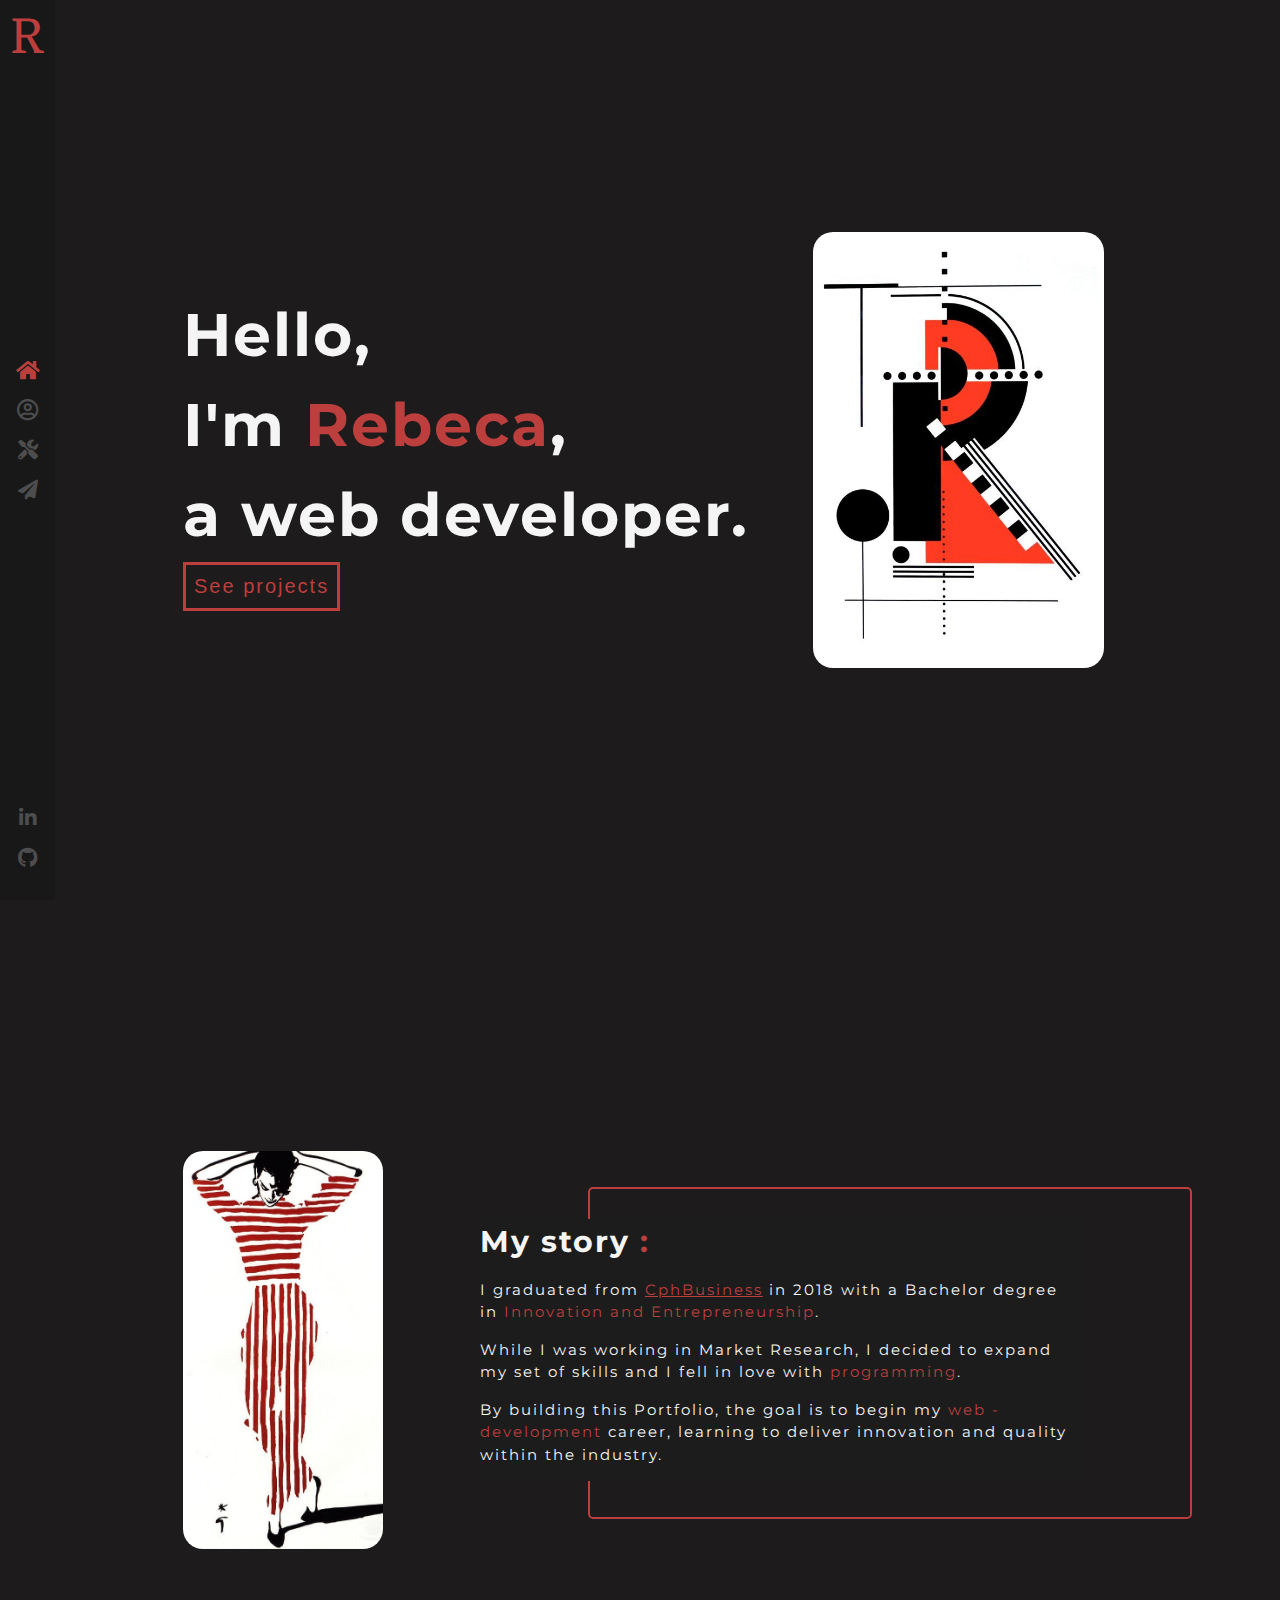
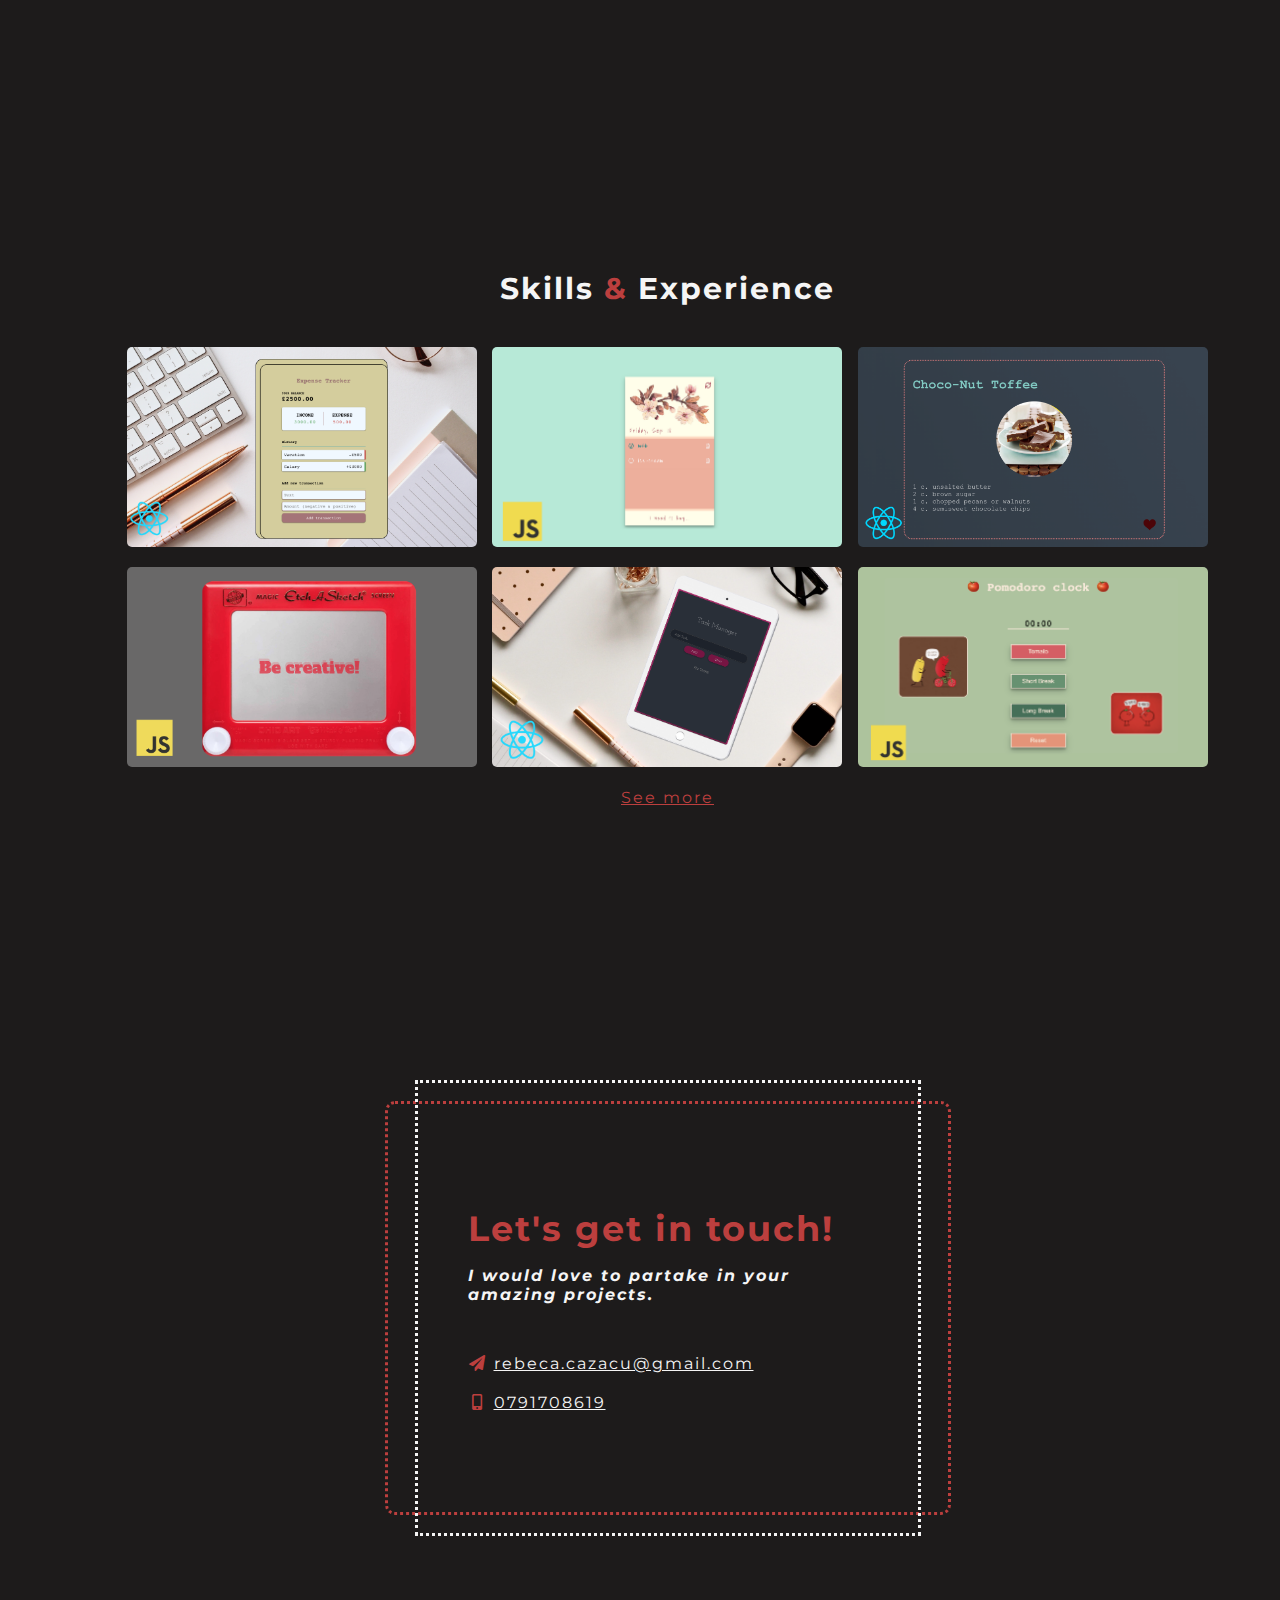
==== commit e1ab0419: "edit about section" ====
--- a/index.html
+++ b/index.html
@@ -84,11 +84,9 @@
           <h1 class="main-content-title">
             Hello, <br />
             I'm <span class="main-red">Rebeca</span>, <br />
-            web developer.
+            a web developer.
           </h1>
-          <h2 class="main-content-subtitle">
-            Front End Developer / Junior / Freelancer
-          </h2>
+
           <a href="#work" class="home-btn"
             ><button>
               <span>See projects</span>
@@ -100,7 +98,7 @@
       </section>
 
       <section id="about" class="page about">
-        <img class="about-me-img" src="img/about-me.jpeg" />
+        <img class="about-me-img slide-in" src="img/about-me.jpeg" />
 
         <div class="main-content-header">
           <h1 class="about-me-title">
@@ -108,29 +106,24 @@
           </h1>
           <div class="about-me-subtitle">
             <p>
-              I've graduated from
+              I graduated from
               <a href="https://www.cphbusiness.dk/english" target=".blank"
                 >CphBusiness</a
               >
-              with a Bachelor degree in
+              in 2018 with a Bachelor degree in
               <span class="main-red">Innovation and Entrepreneurship</span>.
             </p>
 
             <p>
-              While working in Market Research, I've decided to expand my set of
-              skills and I fell in love with
+              While I was working in Market Research, I decided to expand my set
+              of skills and I fell in love with
               <span class="main-red">programming</span>.
             </p>
 
             <p>
-              While studying in my spare time, I've realized soon enough that I
-              really enjoy learning about
-              <span class="main-red">web-development</span>.
-            </p>
-
-            <p>
-              Now, my career goal is to offer innovation and quality within
-              <span class="main-red">web-development</span> sector.
+              By building this Portfolio, the goal is to begin my
+              <span class="main-red">web - development</span> career, learning
+              to deliver innovation and quality within the industry.
             </p>
           </div>
         </div>
@@ -141,6 +134,89 @@
           Skills <span class="main-red">&</span> Experience
         </h1>
         <div class="main-content">
+          <div class="project fade-in expense-tracker">
+            <div class="project-content">
+              <p>An easy & efficient way to keep track of your expenses.</p>
+              <a
+                href="https://rebeca-august.github.io/expense-tracker/"
+                target="_blank"
+              >
+                See project
+              </a>
+            </div>
+          </div>
+
+          <div class="project fade-in shopping-list">
+            <div class="project-content">
+              <p>
+                Check out this beautified shopping list. Now you will remember
+                to buy that tasty ice-cream!
+              </p>
+              <a
+                href="https://rebeca-august.github.io/shopping-list/"
+                target="_blank"
+              >
+                See project
+              </a>
+            </div>
+          </div>
+
+          <div class="project fade-in recipe-app">
+            <div class="project-content">
+              <p>Fancy a delicious dish? Find out what ingredients you need.</p>
+              <a
+                href="https://rebeca-august.github.io/recipe-app/"
+                target="_blank"
+              >
+                See project
+              </a>
+            </div>
+          </div>
+
+          <div class="project fade-in etch-a-sketch">
+            <div class="project-content">
+              <p>Draw your world in fun colors using a modern Etch-a-sketch.</p>
+              <a
+                href="https://rebeca-august.github.io/etch-a-sketch/"
+                target="_blank"
+              >
+                See project
+              </a>
+            </div>
+          </div>
+
+          <div class="project fade-in task-manager">
+            <div class="project-content">
+              <p>
+                Hard to remember what needs to be done? This simple task manager
+                can help you!
+              </p>
+              <a
+                href="https://rebeca-august.github.io/task-manager/"
+                target="_blank"
+              >
+                See project
+              </a>
+            </div>
+          </div>
+
+          <div class="project fade-in pomodoro-clock">
+            <div class="project-content">
+              <p>
+                This pomodelicious clock helps you to structure your day in
+                small but productive sessions.
+              </p>
+              <a
+                href="https://rebeca-august.github.io/pomodoro-clock/"
+                target="_blank"
+              >
+                See project
+              </a>
+            </div>
+          </div>
+        </div>
+        <button class="see-more">See more</button>
+        <div class="extra-projects-content">
           <div class="project calculator">
             <div class="project-content">
               <p>
@@ -156,76 +232,6 @@
             </div>
           </div>
 
-          <div class="project expense-tracker">
-            <div class="project-content">
-              <p>An easy & efficient way to keep track of your expenses.</p>
-              <a
-                href="https://rebeca-august.github.io/expense-tracker/"
-                target="_blank"
-              >
-                See project
-              </a>
-            </div>
-          </div>
-
-          <div class="project pomodoro-clock">
-            <div class="project-content">
-              <p>
-                This pomodelicious clock helps you to structure your day in
-                small but productive sessions.
-              </p>
-              <a
-                href="https://rebeca-august.github.io/pomodoro-clock/"
-                target="_blank"
-              >
-                See project
-              </a>
-            </div>
-          </div>
-
-          <div class="project shopping-list">
-            <div class="project-content">
-              <p>
-                Check out this beautified shopping list. Now you will remember
-                to buy that tasty ice-cream!
-              </p>
-              <a
-                href="https://rebeca-august.github.io/shopping-list/"
-                target="_blank"
-              >
-                See project
-              </a>
-            </div>
-          </div>
-
-          <div class="project recipe-app">
-            <div class="project-content">
-              <p>Fancy a delicious dish? Find out what ingredients you need.</p>
-              <a
-                href="https://rebeca-august.github.io/recipe-app/"
-                target="_blank"
-              >
-                See project
-              </a>
-            </div>
-          </div>
-
-          <div class="project etch-a-sketch">
-            <div class="project-content">
-              <p>Draw your world in fun colors using a modern Etch-a-sketch.</p>
-              <a
-                href="https://rebeca-august.github.io/etch-a-sketch/"
-                target="_blank"
-              >
-                See project
-              </a>
-            </div>
-          </div>
-        </div>
-
-        <button class="see-more">See more</button>
-
-        <div class="extra-projects-content">
           <div class="project rock-paper-scissors">
             <div class="project-content">
               <p>
@@ -234,21 +240,6 @@
               </p>
               <a
                 href="https://rebeca-august.github.io/rock-paper-scissors-game/"
-                target="_blank"
-              >
-                See project
-              </a>
-            </div>
-          </div>
-
-          <div class="project task-manager">
-            <div class="project-content">
-              <p>
-                Hard to remember what needs to be done? This simple task manager
-                can help you!
-              </p>
-              <a
-                href="https://rebeca-august.github.io/task-manager/"
                 target="_blank"
               >
                 See project
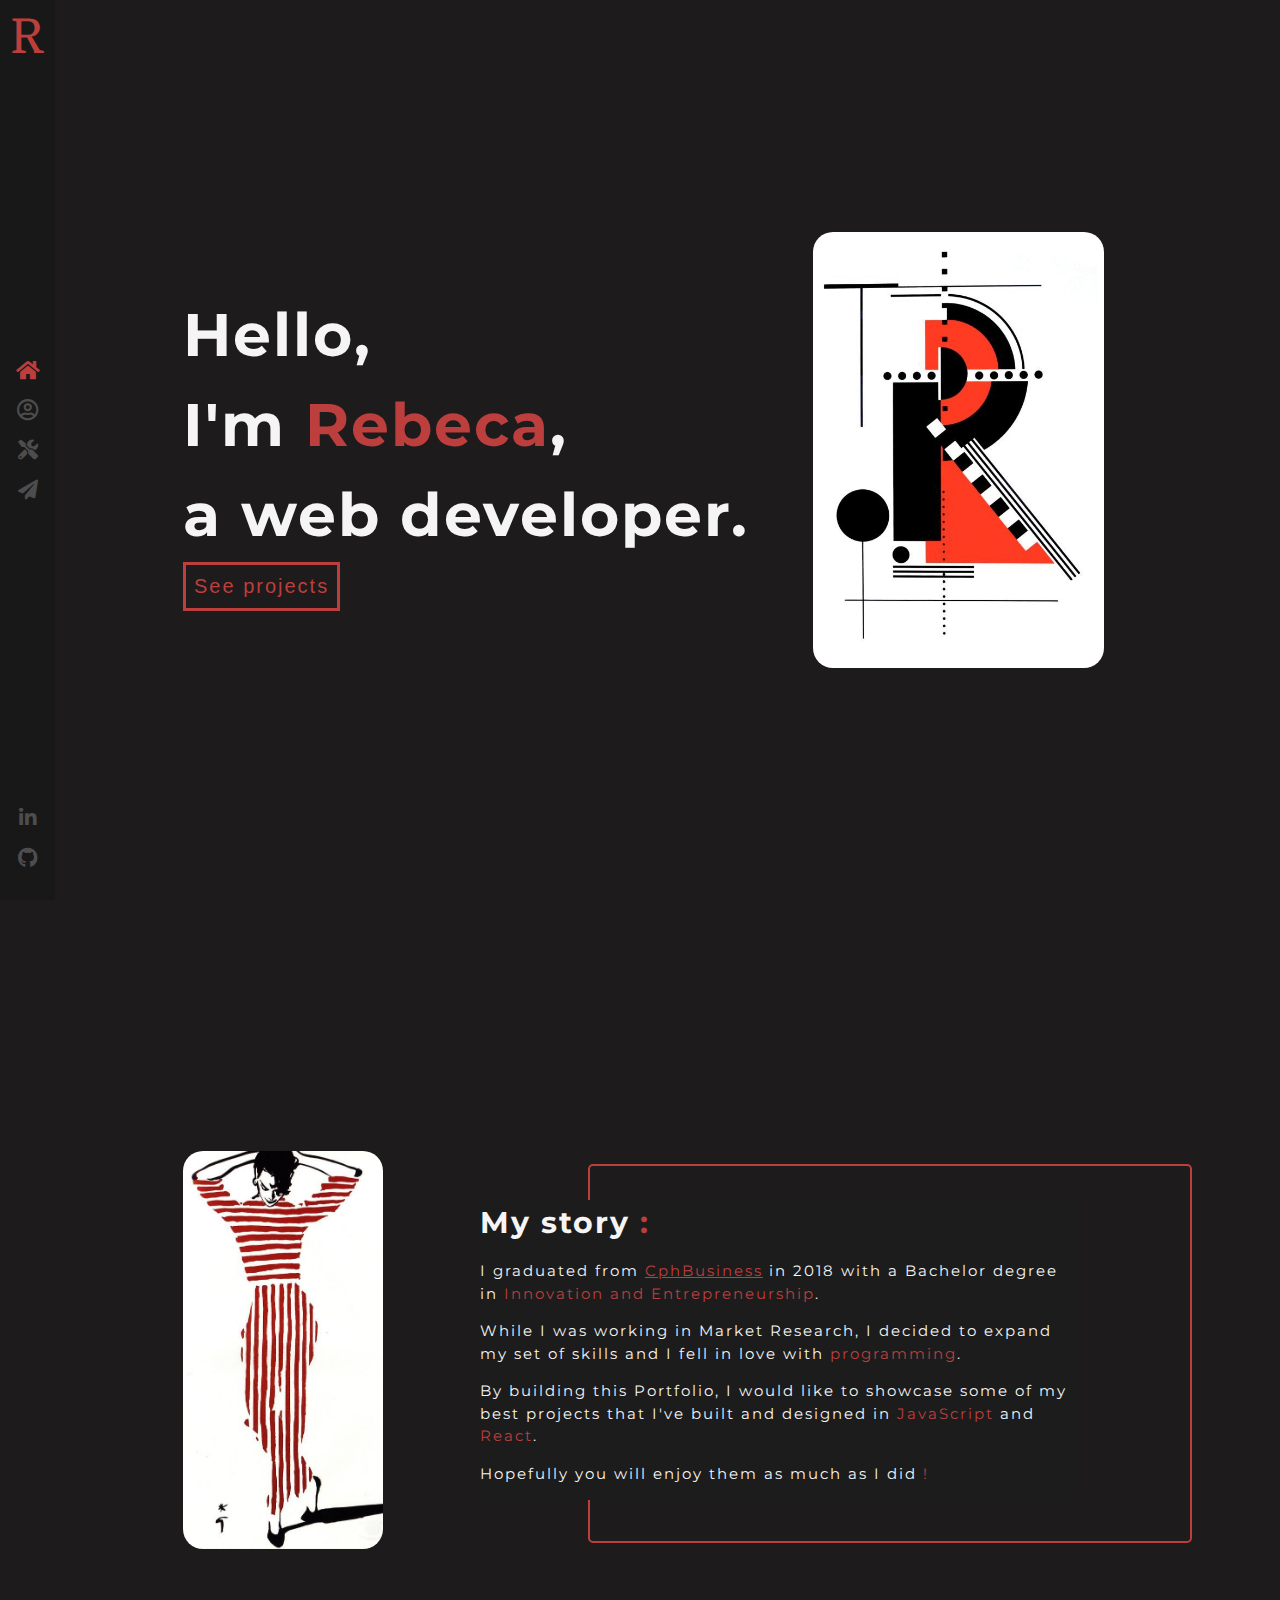
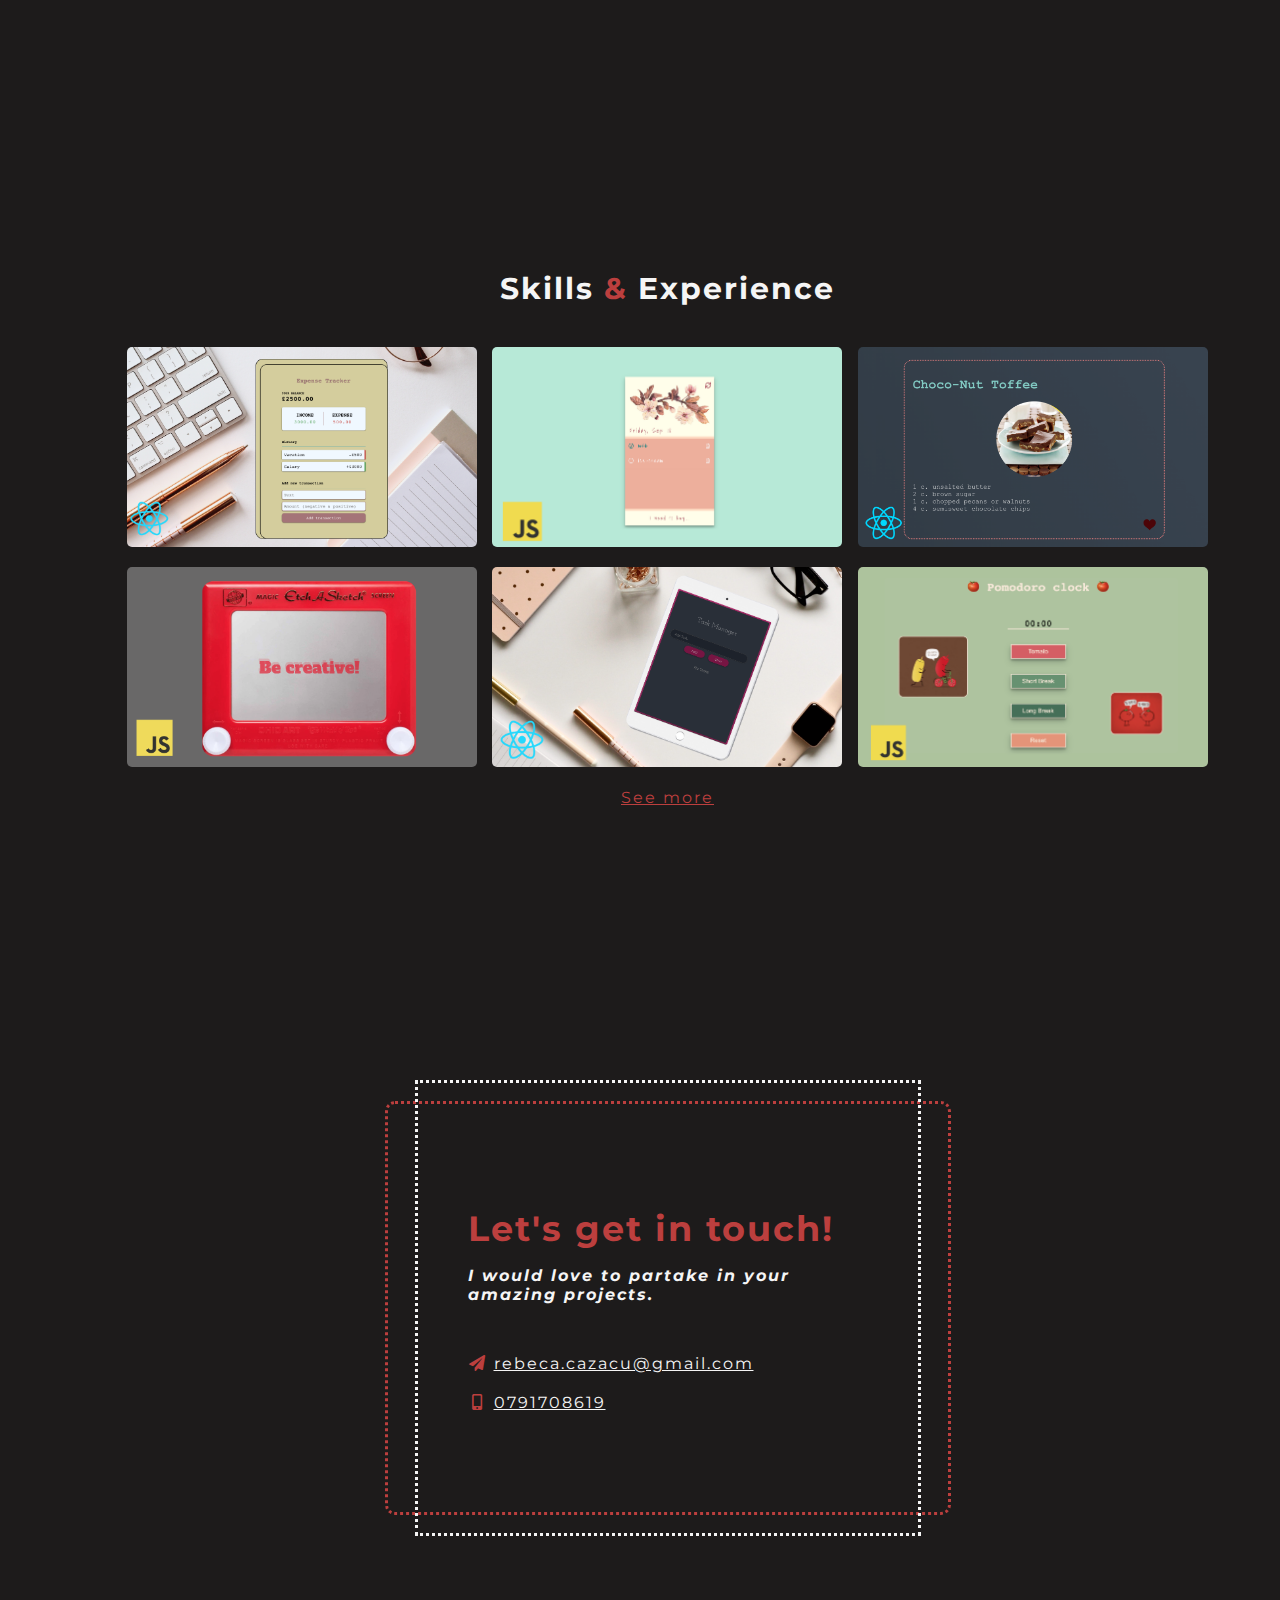
==== commit b798f3f5: "edit about section" ====
--- a/index.html
+++ b/index.html
@@ -121,9 +121,15 @@
             </p>
 
             <p>
-              By building this Portfolio, the goal is to begin my
-              <span class="main-red">web - development</span> career, learning
-              to deliver innovation and quality within the industry.
+              By building this Portfolio, I would like to showcase some of my
+              best projects that I've built and designed in
+              <span class="main-red">JavaScript</span> and
+              <span class="main-red">React</span>.
+            </p>
+
+            <p>
+              Hopefully you will enjoy them as much as I did
+              <span class="main-red">!</span>
             </p>
           </div>
         </div>
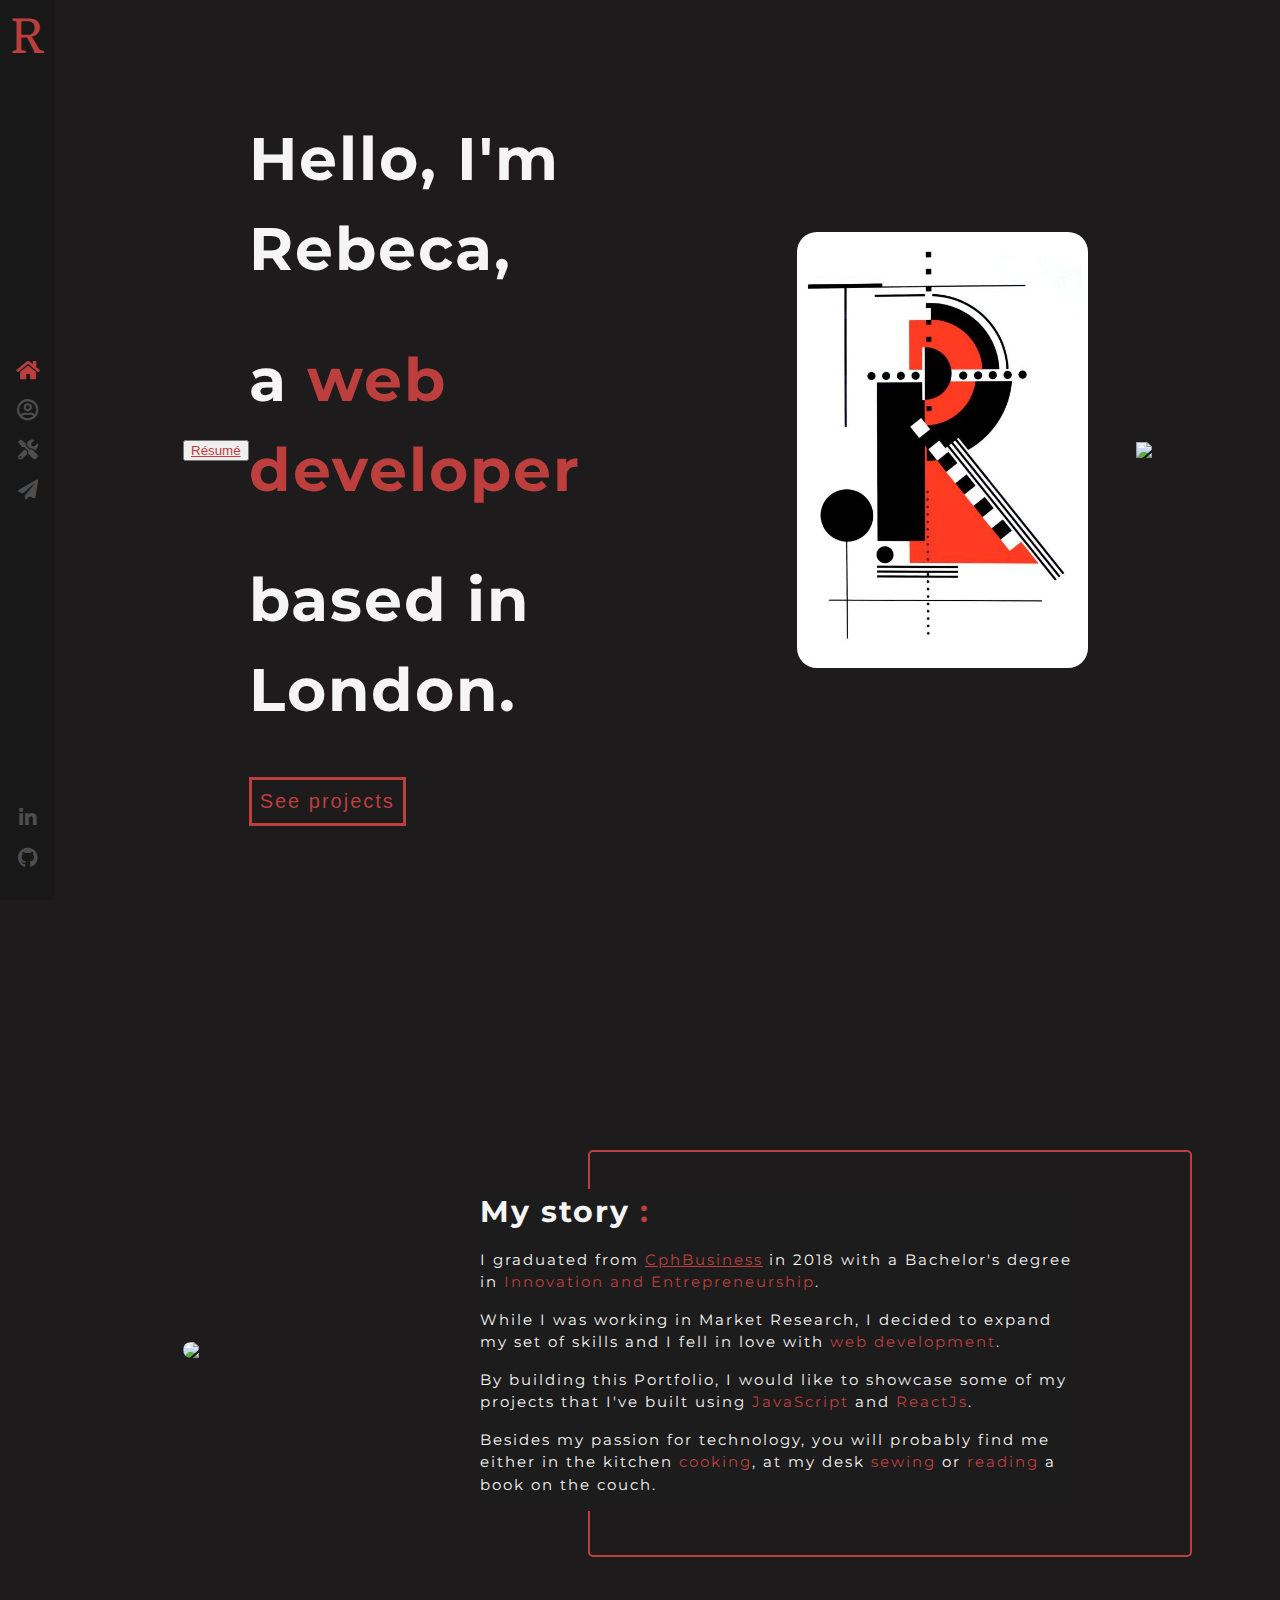
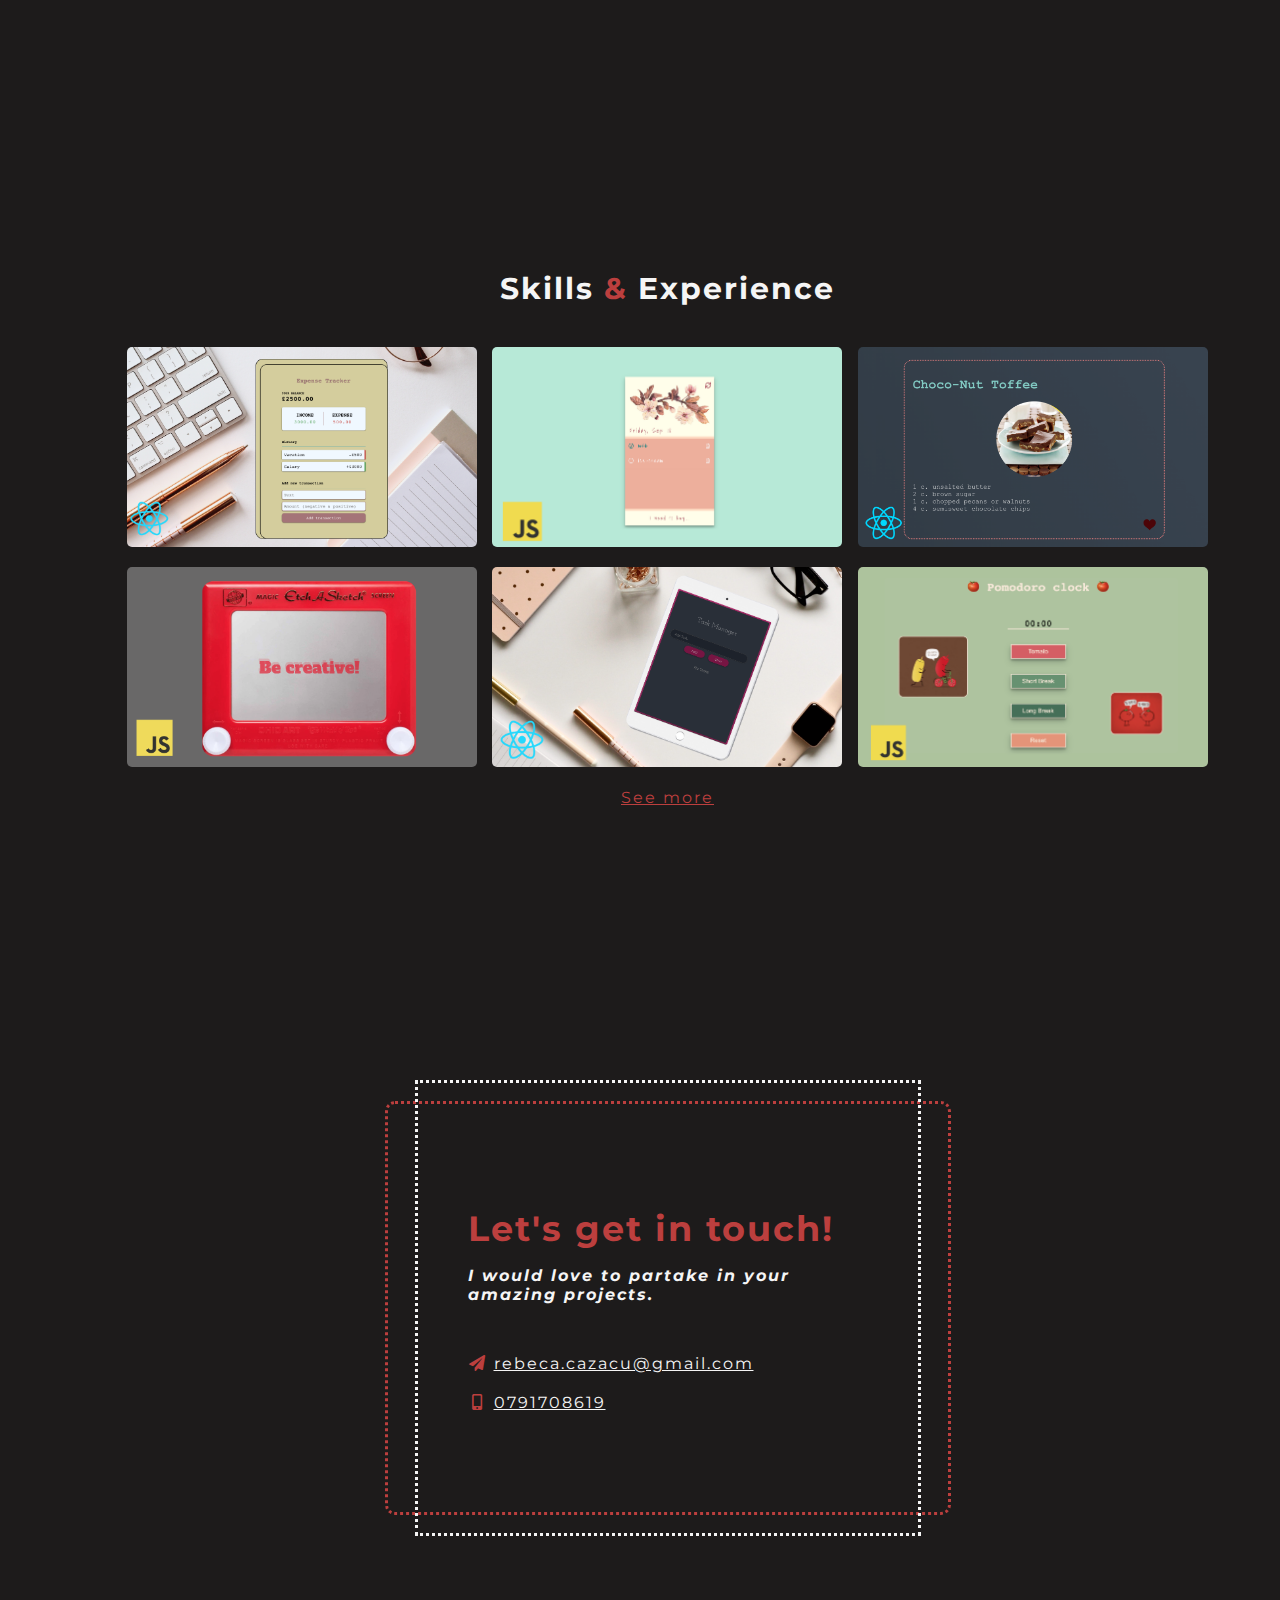
==== commit 2d9b42ac: "Add Google Optimize" ====
--- a/index.html
+++ b/index.html
@@ -1,6 +1,7 @@
 <!DOCTYPE html>
 <html lang="en">
   <head>
+    <script src="https://www.googleoptimize.com/optimize.js?id=OPT-KJLSTHP"></script>
     <meta charset="UTF-8" />
     <meta name="viewport" content="width=device-width, initial-scale=1.0" />
     <title>Rebeca's Portfolio</title>
@@ -60,15 +61,13 @@
             href="https://www.linkedin.com/in/alina-rebeca-cazacu/"
             target="_blank"
           >
-            <li class="nav-item">
-              <span>LinkedIn</span>
+            <li class="nav-item social-link">
               <i class="fab fa-linkedin-in"></i>
             </li>
           </a>
 
           <a href="https://github.com/rebeca-august" target="_blank">
-            <li class="nav-item">
-              <span>Github</span>
+            <li class="nav-item social-link">
               <i class="fab fa-github"></i>
             </li>
           </a>
@@ -79,13 +78,28 @@
     <main>
       <section id="home" class="page home">
         <a href="#home" class="logo-mobile">R</a>
+        <button class="resume">
+          <a href="./img/Alina Rebeca Cazacu - Résumé.pdf" target="_blank"
+            >Résumé</a
+          >
+        </button>
 
         <div class="main-content-header">
-          <h1 class="main-content-title">
-            Hello, <br />
-            I'm <span class="main-red">Rebeca</span>, <br />
-            a web developer.
-          </h1>
+          <div class="main-content-title">
+            <h1 class="hide">
+              <span class="text">Hello, I'm Rebeca,</span>
+            </h1>
+
+            <h1 class="hide">
+              <span class="text"
+                >a <span class="main-red text">web developer</span>
+            </h1>
+            <h1 class="hide">
+              <span class="text"
+                >based in London.</span
+              >
+            </h1>
+          </div>
 
           <a href="#work" class="home-btn"
             ><button>
@@ -95,10 +109,11 @@
         </div>
 
         <img class="letter-R" src="img/letter-R.jpeg" />
+        <img class="scroll-down-icon" src="img/scroll-down-icon.png" />
       </section>
 
       <section id="about" class="page about">
-        <img class="about-me-img slide-in" src="img/about-me.jpeg" />
+        <img class="about-me-img slide-in" src="img/about-me.png" />
 
         <div class="main-content-header">
           <h1 class="about-me-title">
@@ -110,26 +125,27 @@
               <a href="https://www.cphbusiness.dk/english" target=".blank"
                 >CphBusiness</a
               >
-              in 2018 with a Bachelor degree in
+              in 2018 with a Bachelor's degree in
               <span class="main-red">Innovation and Entrepreneurship</span>.
             </p>
 
             <p>
               While I was working in Market Research, I decided to expand my set
               of skills and I fell in love with
-              <span class="main-red">programming</span>.
+              <span class="main-red">web development</span>.
             </p>
 
             <p>
               By building this Portfolio, I would like to showcase some of my
-              best projects that I've built and designed in
-              <span class="main-red">JavaScript</span> and
-              <span class="main-red">React</span>.
+              projects that I've built using <span class="main-red">JavaScript</span> and
+              <span class="main-red">ReactJs</span>.
             </p>
 
             <p>
-              Hopefully you will enjoy them as much as I did
-              <span class="main-red">!</span>
+              Besides my passion for technology, you will probably find me
+              either in the kitchen <span class="main-red">cooking</span>, at my
+              desk <span class="main-red">sewing</span> or
+              <span class="main-red">reading</span> a book on the couch.
             </p>
           </div>
         </div>
@@ -210,7 +226,7 @@
             <div class="project-content">
               <p>
                 This pomodelicious clock helps you to structure your day in
-                small but productive sessions.
+                small yet productive sessions.
               </p>
               <a
                 href="https://rebeca-august.github.io/pomodoro-clock/"
@@ -303,6 +319,7 @@
       </section>
     </main>
 
+    <script src="https://cdnjs.cloudflare.com/ajax/libs/gsap/3.5.1/gsap.min.js"></script>
     <script src="script.js"></script>
   </body>
 </html>
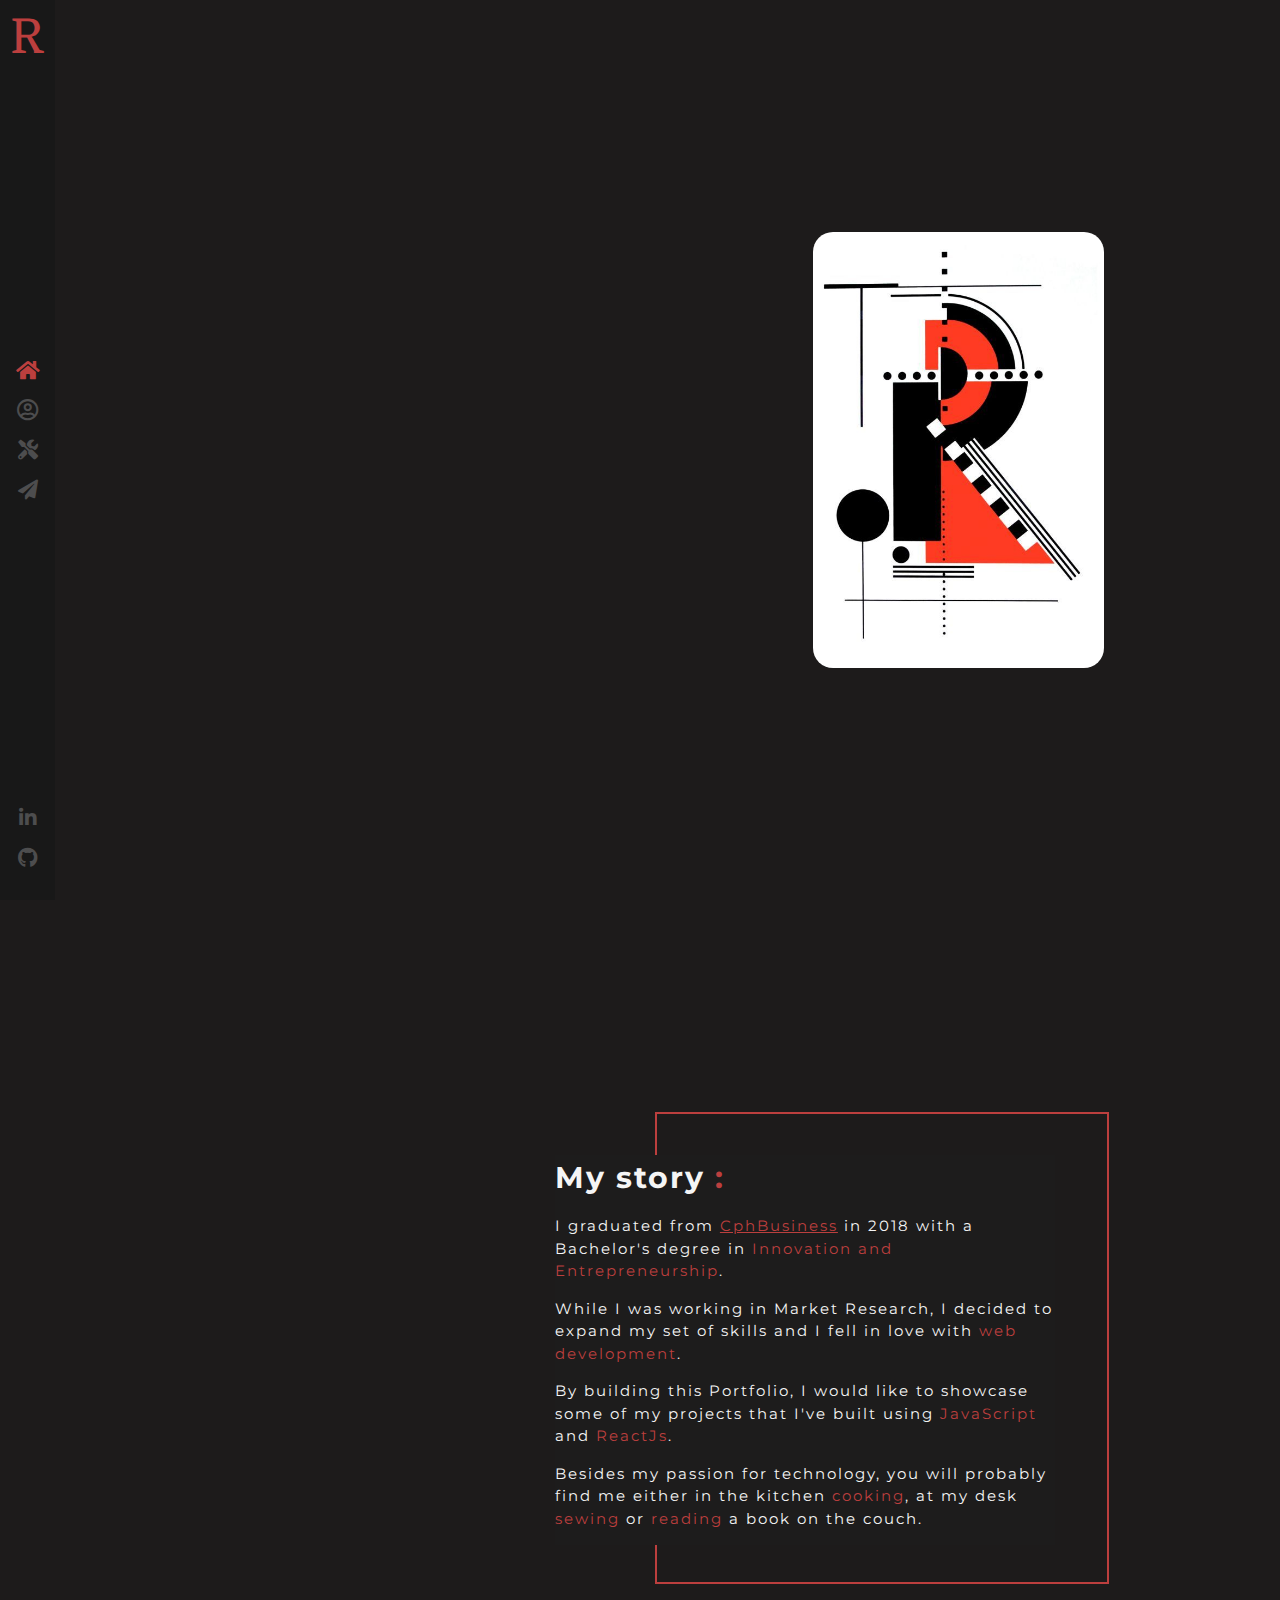
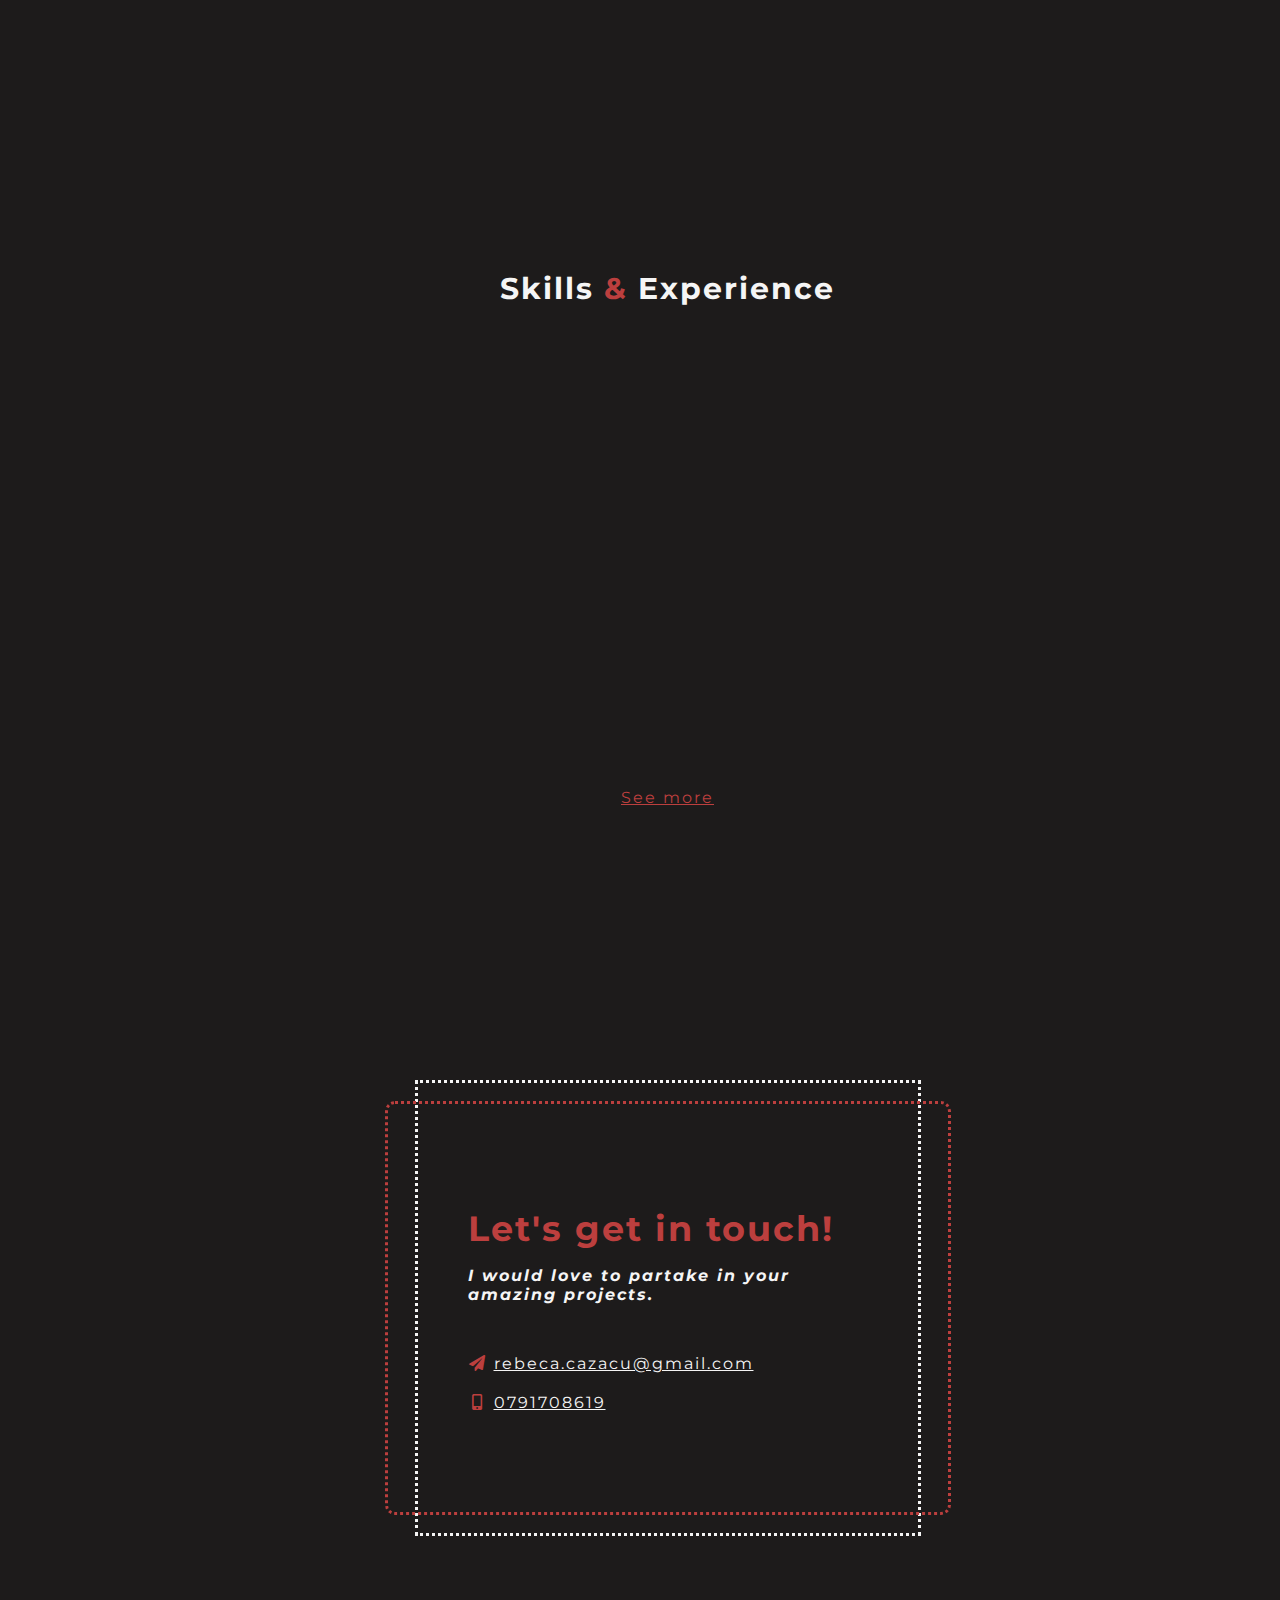
==== commit 29e898f4: "Fix resume btn bug" ====
--- a/index.html
+++ b/index.html
@@ -2,6 +2,17 @@
 <html lang="en">
   <head>
     <script src="https://www.googleoptimize.com/optimize.js?id=OPT-KJLSTHP"></script>
+
+    <!-- Global site tag (gtag.js) - Google Analytics -->
+    <script async src="https://www.googletagmanager.com/gtag/js?id=UA-203045029-1"></script>
+    <script>
+      window.dataLayer = window.dataLayer || [];
+      function gtag(){dataLayer.push(arguments);}
+      gtag('js', new Date());
+
+      gtag('config', 'UA-203045029-1');
+    </script>
+
     <meta charset="UTF-8" />
     <meta name="viewport" content="width=device-width, initial-scale=1.0" />
     <title>Rebeca's Portfolio</title>
@@ -78,11 +89,11 @@
     <main>
       <section id="home" class="page home">
         <a href="#home" class="logo-mobile">R</a>
-        <button class="resume">
-          <a href="./img/Alina Rebeca Cazacu - Résumé.pdf" target="_blank"
+
+          <a class="resume" href="./documents/Alina Rebeca Cazacu - resume.pdf" target="_blank"
             >Résumé</a
           >
-        </button>
+
 
         <div class="main-content-header">
           <div class="main-content-title">
--- a/style.css
+++ b/style.css
@@ -17,7 +17,7 @@
   background-color: #1d1b1b;
   color: whitesmoke;
   margin: 0;
-  font-family: "Domine", serif;
+  font-family: 'Domine', serif;
 }
 
 a {
@@ -103,7 +103,7 @@
   align-items: flex-start;
   padding: 0 var(--mobile-padding);
   box-sizing: border-box;
-  font-family: "Montserrat";
+  font-family: 'Montserrat';
   color: whitesmoke;
   letter-spacing: 2px;
   overflow: hidden;
@@ -128,15 +128,13 @@
 }
 
 .home .main-content-title {
-  margin: 0px;
-}
-
-.home .main-content-subtitle {
-  font-size: 14px;
-}
-
-.home-btn button {
+  margin-bottom: 15px;
+}
+
+.home-btn button,
+.resume {
   border: 3px solid var(--red-main);
+  border-radius: 5px;
   padding: 10px 8px;
   font-size: 15px;
   letter-spacing: inherit;
@@ -146,20 +144,40 @@
   transition: all 0.3s linear;
 }
 
+.resume,
 .home-btn button:hover {
   border: 3px solid var(--red-main);
   cursor: pointer;
-  transform: scale(0.95);
+  transform: scale(0.98);
 }
 
 .home-btn button:hover span {
   color: whitesmoke;
 }
 
+.resume {
+  position: absolute;
+  top: 0;
+  right: 0;
+  display: inline-block;
+  width: 96px;
+  height: 25px;
+  font-family: 'Montserrat';
+  font-weight: bold;
+  text-align: center;
+  margin: 10px 10px 0 0;
+  border: 3px dotted whitesmoke;
+  text-decoration: none;
+}
+
+.resume:hover {
+  color: whitesmoke;
+}
+
 /* About page */
 
 .about .about-me-title {
-  font-family: "Montserrat";
+  font-family: 'Montserrat';
   font-size: 20px;
   margin: 0;
 }
@@ -366,7 +384,7 @@
     display: inline;
   }
 
-  .nav-item:hover i {
+  .nav-item:hover:not(.social-link) i {
     display: none;
   }
 
@@ -403,56 +421,100 @@
     display: none;
   }
 
+  .home {
+    position: relative;
+  }
+
   .home .main-content-header {
     flex: 2 1 auto;
-    font-size: 30px;
+    font-size: 25px;
   }
 
   .home .main-content-subtitle {
     font-size: 16px;
   }
 
-  .home-btn button {
+  .hide {
+    background-color: #1d1b1b;
+    margin: 0;
+    overflow: hidden;
+  }
+
+  .hide span {
+    transform: translateY(100%);
+    display: inline-block;
+  }
+
+  .home-btn button,
+  .resume {
     font-size: 20px;
+    animation: show-up 1.5s 2.5s forwards;
+    visibility: hidden;
+  }
+
+  @keyframes show-up {
+    to {
+      visibility: visible;
+    }
   }
 
   .letter-R {
     flex: 0 1 auto;
     border-radius: 20px;
     width: min(300px, 30%);
-    transition: all 0.2s ease-in;
     margin: 0 5%;
-    animation: slide-in 2.5s ease 1;
+    animation: slide-in 2s ease;
   }
 
   @keyframes slide-in {
     0% {
-      transform: translateY(-800px);
-    }
-
-    50% {
-      transform: translateY(0);
-    }
-
-    75% {
-      transform: translateY(-50px);
-    }
-
+      transform: translateX(-800px);
+    }
+    40% {
+      transform: translateX(-400);
+    }
+    60% {
+      transform: translateX(-100);
+    }
+    100% {
+      transform: translateX(0);
+    }
+  }
+
+  .letter-R:hover {
+    filter: sepia(0.6);
+  }
+
+  .scroll-down-icon {
+    visibility: hidden;
+    position: absolute;
+    width: 5%;
+    bottom: 30px;
+    right: 10px;
+    animation: bounce 2s infinite, show-up 1.5s 3s forwards;
+  }
+
+  @keyframes bounce {
+    0%,
+    20%,
+    50%,
+    80%,
     100% {
       transform: translateY(0);
     }
-  }
-
-  .letter-R:hover {
-    transform: rotate(10deg);
-    filter: sepia(0.6);
+    40% {
+      transform: translateY(-30px);
+    }
+    60% {
+      transform: translateY(-15px);
+    }
   }
 
   /* About page */
 
   .about .main-content-header {
     position: relative;
-    flex: 0 1 600px;
+    flex: 0 1 500px;
     background-color: #1d1c1c;
   }
 
@@ -465,28 +527,33 @@
   }
 
   .about .main-content-header::before {
-    content: "";
-    width: 100%;
-    height: 125%;
+    content: '';
+    width: 90%;
+    height: 120%;
     position: absolute;
-    left: 18%;
-    top: -12%;
+    left: 20%;
+    top: -11%;
     border: 2px solid var(--red-main);
     z-index: -1;
-    border-radius: 5px;
   }
 
   .about .about-me-img {
     flex: 0 1 auto;
-    width: min(200px, 30%);
-    margin: 0 10% 0 0;
+    width: min(300px, 40%);
+    margin: 0 10% 0 -25px;
     border-radius: 20px;
-    transition: all 0.2s ease-in;
+    transform: translateX(-100%);
+    transition: opacity 1s ease-in, transform 1s ease-in;
+    opacity: 0;
   }
 
   .about-me-img:hover {
-    transform: rotate(-10deg);
-    filter: sepia(0.6);
+    outline: 2px dotted var(--red-main);
+  }
+
+  .about .about-me-img.appear {
+    transform: translateX(0);
+    opacity: 1;
   }
 
   /* Projects */
@@ -516,6 +583,15 @@
     overflow: hidden;
   }
 
+  .fade-in {
+    opacity: 0;
+    transition: opacity 500ms ease-in;
+  }
+
+  .fade-in.appear {
+    opacity: 1;
+  }
+
   /* Contact page */
 
   .contact-social-media {
@@ -528,6 +604,7 @@
     align-items: center;
     height: 100vh;
     position: relative;
+    z-index: 1;
   }
 
   .contact-wrapper {
@@ -535,7 +612,9 @@
     width: 500px;
     height: 450px;
     border: 3px dotted whitesmoke;
-  }
+    z-index: -1;
+  }
+
   .contact .main-content {
     background-color: inherit;
     width: 400px;
